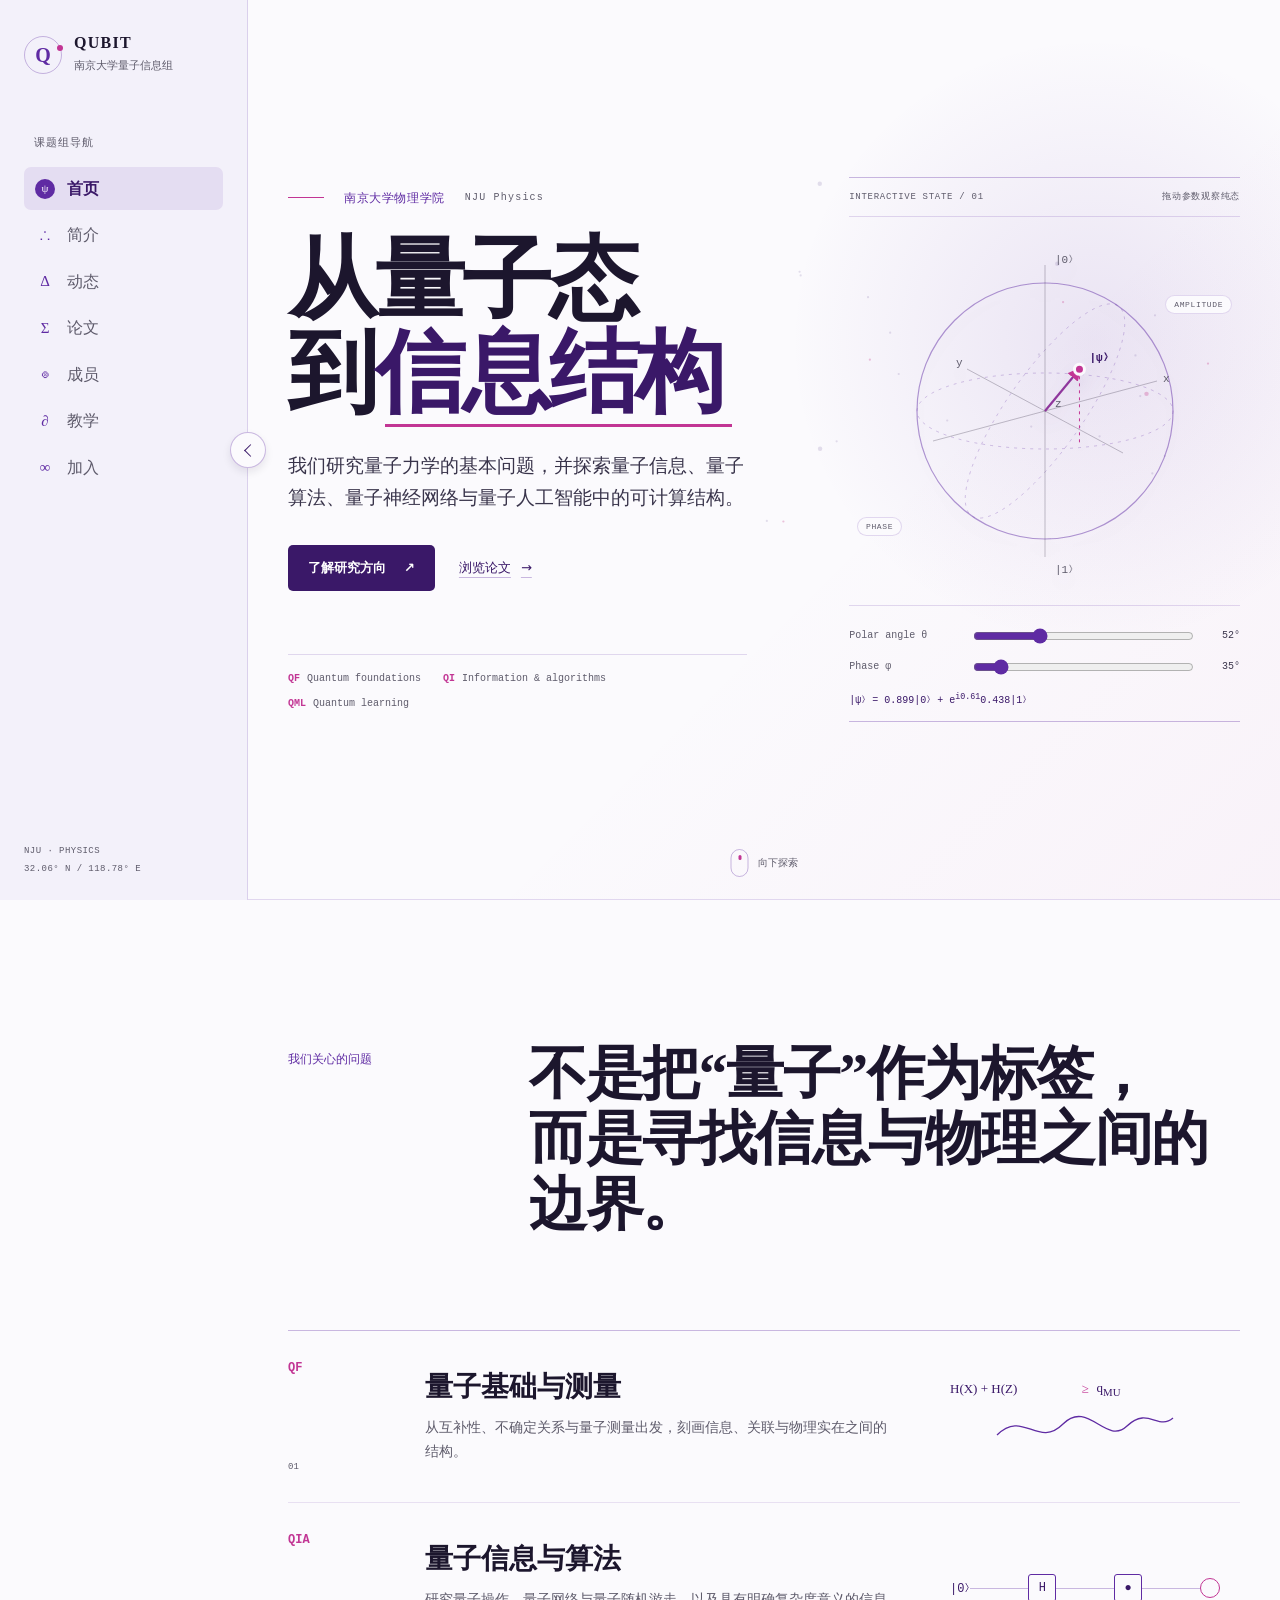
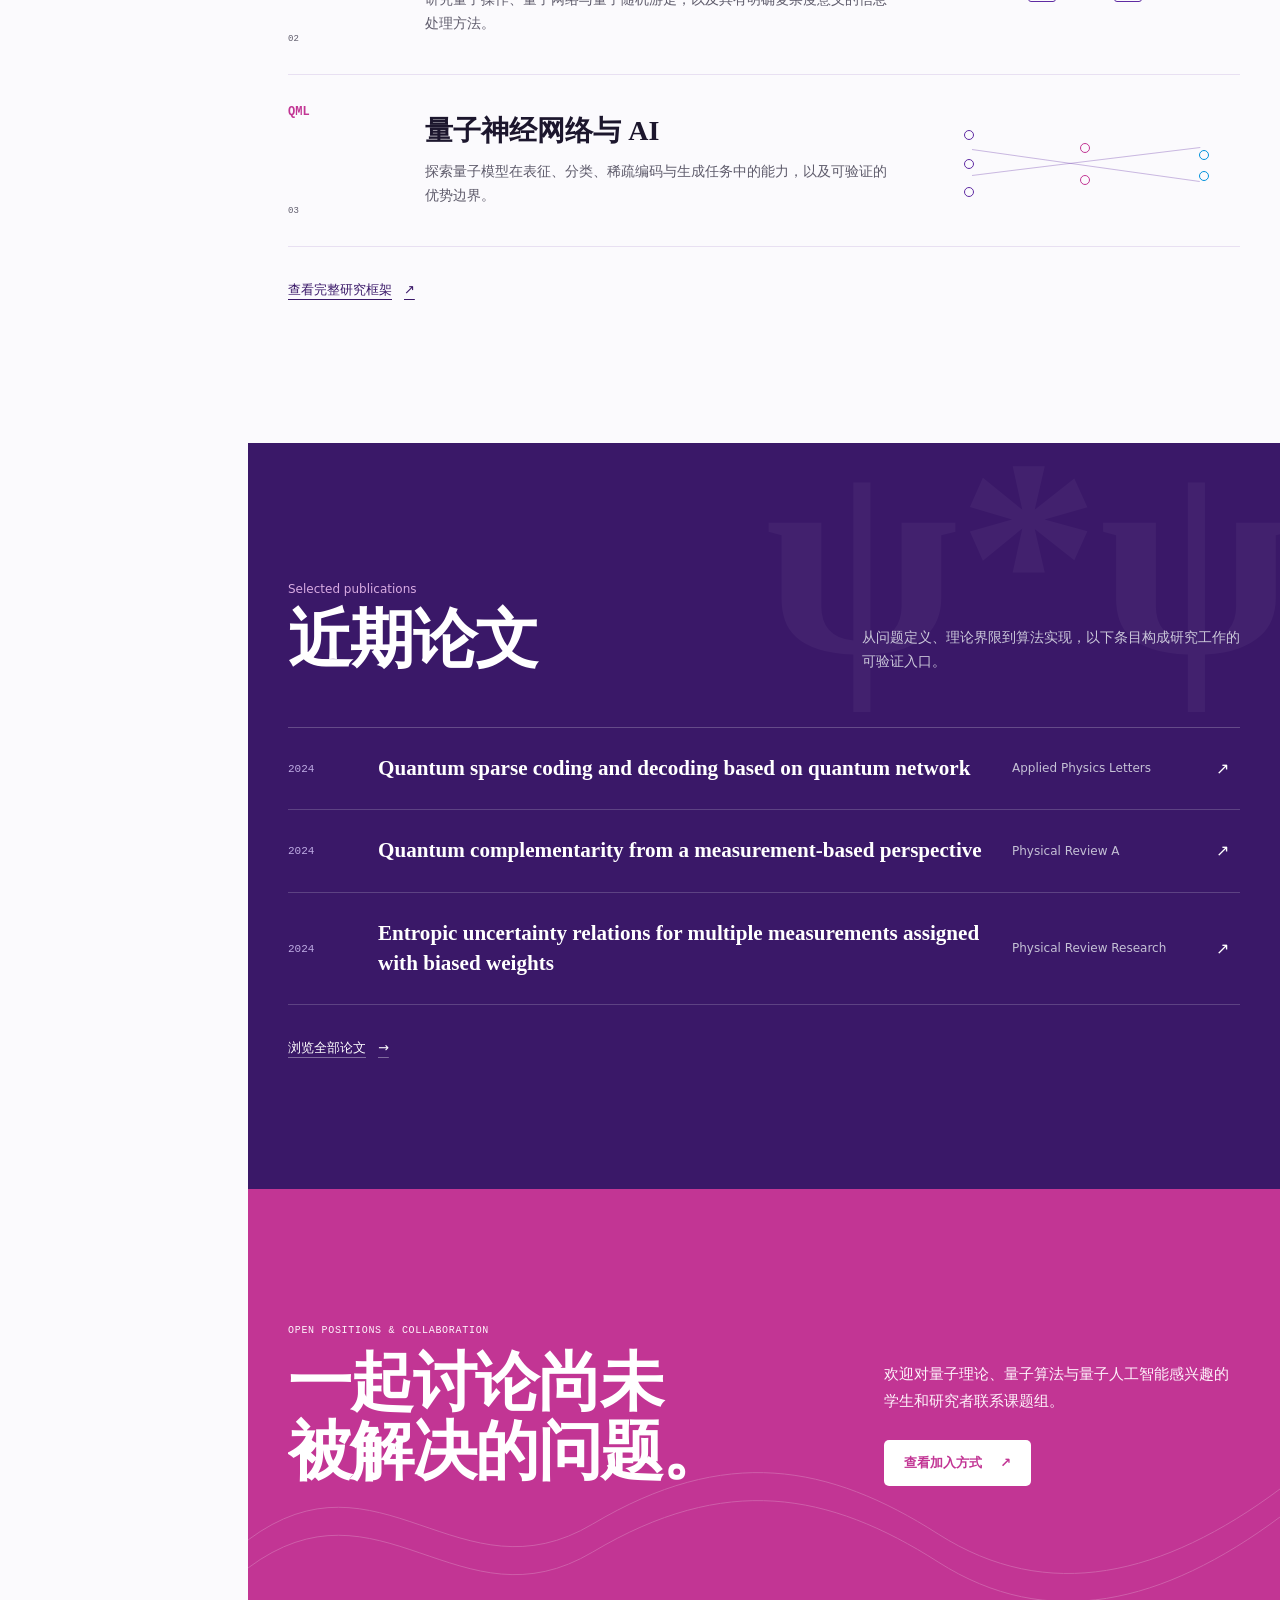
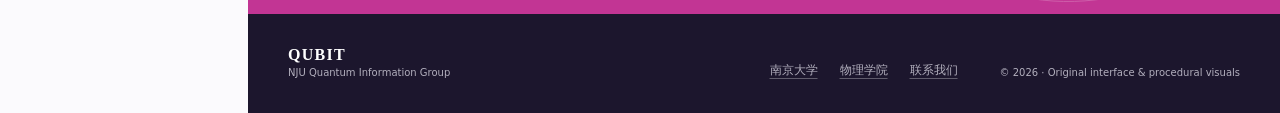
==== index.html @ 15b41d8e "Redesign quantum information group site" ====
<!doctype html>
<html lang="zh-CN">
<head>
  <meta charset="utf-8">
  <meta name="viewport" content="width=device-width, initial-scale=1">
  <meta name="keywords" content="量子计算,量子信息,量子算法,量子人工智能,南京大学">
  <meta name="description" content="南京大学量子信息组：研究量子力学基本问题、量子信息与量子算法、量子神经网络与量子人工智能。">
  <meta name="theme-color" content="#4b2f83">
  <title>南京大学量子信息组 · Quantum Information Group</title>
  <link rel="stylesheet" href="assets/css/site.css">
</head>
<body>
  <a class="skip-link" href="#main">跳至主要内容</a>
  <div class="reading-progress" aria-hidden="true"><span></span></div>

  <header class="site-header">
    <div class="nav-shell">
      <a class="brand" href="index.html" aria-label="南京大学量子信息组首页">
        <span class="brand-sigil" aria-hidden="true"><span>Q</span><i></i></span>
        <span class="brand-copy"><strong>QUBIT</strong><span>南京大学量子信息组</span></span>
      </a>
      <button class="nav-toggle" type="button" aria-label="折叠侧栏" aria-expanded="true"><span></span><span></span><span></span></button>
      <nav class="main-nav" aria-label="主导航">
        <a href="index.html" data-glyph="ψ">首页</a><a href="intro.html" data-glyph="∴">简介</a><a href="news.html" data-glyph="Δ">动态</a><a href="paper.html" data-glyph="Σ">论文</a><a href="membership.html" data-glyph="⊗">成员</a><a href="teaching.html" data-glyph="∂">教学</a><a href="joinus.html" data-glyph="∞">加入</a>
      </nav>
      <div class="nav-foot"><span>NJU · PHYSICS</span><span>32.06° N / 118.78° E</span></div>
    </div>
  </header>

  <main id="main">
    <section class="hero">
      <canvas class="phase-field" id="phase-field" aria-hidden="true"></canvas>
      <div class="container hero-grid">
        <div class="hero-copy" data-reveal="hero">
          <p class="group-line"><span>南京大学物理学院</span><span>NJU Physics</span></p>
          <h1>从量子态<br>到<span>信息结构</span></h1>
          <p class="hero-lead">我们研究量子力学的基本问题，并探索量子信息、量子算法、量子神经网络与量子人工智能中的可计算结构。</p>
          <div class="hero-actions"><a class="button primary" href="intro.html">了解研究方向 <span aria-hidden="true">↗</span></a><a class="text-link" href="paper.html">浏览论文 <span aria-hidden="true">→</span></a></div>
          <div class="hero-index" aria-label="研究领域概览"><span><b>QF</b> Quantum foundations</span><span><b>QI</b> Information &amp; algorithms</span><span><b>QML</b> Quantum learning</span></div>
        </div>

        <figure class="state-lab" data-reveal="state">
          <figcaption><span>INTERACTIVE STATE / 01</span><span>拖动参数观察纯态</span></figcaption>
          <div class="state-visual">
            <svg class="bloch-svg" viewBox="0 0 360 360" role="img" aria-labelledby="bloch-title bloch-desc">
              <title id="bloch-title">单量子比特的 Bloch 球表示</title><desc id="bloch-desc">北极为零态，南极为一态。箭头由极角 theta 与方位角 phi 决定。</desc>
              <defs><marker id="bloch-arrow" viewBox="0 0 10 10" refX="8" refY="5" markerWidth="6" markerHeight="6" orient="auto"><path d="M0 0 10 5 0 10Z"/></marker><linearGradient id="state-gradient" x1="0" y1="0" x2="1" y2="1"><stop stop-color="var(--violet)"/><stop offset="1" stop-color="var(--magenta)"/></linearGradient></defs>
              <g class="bloch-geometry"><circle class="bloch-sphere" cx="180" cy="180" r="128"/><ellipse class="bloch-grid" cx="180" cy="180" rx="128" ry="38"/><ellipse class="bloch-grid meridian" cx="180" cy="180" rx="38" ry="128"/><line class="bloch-axis" x1="180" y1="326" x2="180" y2="34"/><line class="bloch-axis" x1="68" y1="210" x2="292" y2="150"/><line class="bloch-axis" x1="258" y1="222" x2="102" y2="138"/></g>
              <line id="state-projection" class="bloch-projection" x1="180" y1="180" x2="180" y2="180"/><line id="state-vector" class="bloch-vector" x1="180" y1="180" x2="180" y2="80" marker-end="url(#bloch-arrow)"/><circle id="state-point" class="bloch-point" cx="180" cy="80" r="5"/>
              <text class="bloch-label" x="190" y="32">|0⟩</text><text class="bloch-label" x="190" y="342">|1⟩</text><text class="bloch-label" x="298" y="151">x</text><text class="bloch-label" x="91" y="135">y</text><text class="bloch-label" x="190" y="176">z</text><text class="bloch-state-label" id="state-label" x="190" y="74">|ψ⟩</text>
            </svg>
            <span class="phase-chip phase-a">AMPLITUDE</span><span class="phase-chip phase-b">PHASE</span>
          </div>
          <div class="bloch-controls" aria-label="Bloch 球参数"><label><span>Polar angle θ</span><input id="theta-control" type="range" min="0" max="180" value="52"><output id="theta-value">52°</output></label><label><span>Phase φ</span><input id="phi-control" type="range" min="0" max="360" value="35"><output id="phi-value">35°</output></label><code id="state-equation">|ψ⟩ = 0.899|0⟩ + e<sup>i0.61</sup>0.438|1⟩</code></div>
        </figure>
      </div>
      <a class="scroll-cue" href="#research"><span></span>向下探索</a>
    </section>

    <section class="research-section" id="research"><div class="container">
      <header class="section-heading reveal"><p>我们关心的问题</p><h2>不是把“量子”作为标签，<br>而是寻找信息与物理之间的边界。</h2></header>
      <div class="research-list">
        <article class="research-row reveal"><div class="research-code"><span>QF</span><small>01</small></div><div><h3>量子基础与测量</h3><p>从互补性、不确定关系与量子测量出发，刻画信息、关联与物理实在之间的结构。</p></div><div class="equation-viz" aria-hidden="true"><span>H(X) + H(Z)</span><i>≥</i><span>q<sub>MU</sub></span><svg viewBox="0 0 180 46"><path d="M2 29C28 3 43 43 68 18s43 22 64 2 31 5 46-8"/></svg></div></article>
        <article class="research-row reveal"><div class="research-code"><span>QIA</span><small>02</small></div><div><h3>量子信息与算法</h3><p>研究量子操作、量子网络与量子随机游走，以及具有明确复杂度意义的信息处理方法。</p></div><div class="circuit-viz" aria-hidden="true"><span>|0⟩</span><i></i><b>H</b><i></i><b>●</b><i></i><em></em></div></article>
        <article class="research-row reveal"><div class="research-code"><span>QML</span><small>03</small></div><div><h3>量子神经网络与 AI</h3><p>探索量子模型在表征、分类、稀疏编码与生成任务中的能力，以及可验证的优势边界。</p></div><div class="network-viz" aria-hidden="true"><span></span><span></span><span></span><i></i><i></i><b></b><b></b></div></article>
      </div>
      <a class="section-link reveal" href="intro.html">查看完整研究框架 <span>↗</span></a>
    </div></section>

    <section class="publication-section"><div class="container">
      <header class="publication-head reveal"><div><p>Selected publications</p><h2>近期论文</h2></div><p>从问题定义、理论界限到算法实现，以下条目构成研究工作的可验证入口。</p></header>
      <div class="paper-list reveal">
        <a class="paper-row" href="https://pubs.aip.org/aip/apl/article/125/10/104002/3311520" target="_blank" rel="noopener"><span class="paper-year">2024</span><span class="paper-title">Quantum sparse coding and decoding based on quantum network</span><span class="paper-journal">Applied Physics Letters</span><span class="paper-arrow" aria-hidden="true">↗</span></a>
        <a class="paper-row" href="https://journals.aps.org/pra/abstract/10.1103/PhysRevA.109.022235" target="_blank" rel="noopener"><span class="paper-year">2024</span><span class="paper-title">Quantum complementarity from a measurement-based perspective</span><span class="paper-journal">Physical Review A</span><span class="paper-arrow" aria-hidden="true">↗</span></a>
        <a class="paper-row" href="https://journals.aps.org/prresearch/abstract/10.1103/PhysRevResearch.6.013127" target="_blank" rel="noopener"><span class="paper-year">2024</span><span class="paper-title">Entropic uncertainty relations for multiple measurements assigned with biased weights</span><span class="paper-journal">Physical Review Research</span><span class="paper-arrow" aria-hidden="true">↗</span></a>
      </div><a class="section-link light reveal" href="paper.html">浏览全部论文 <span>→</span></a>
    </div></section>

    <section class="join-band"><div class="join-wave" aria-hidden="true"><svg viewBox="0 0 1440 180" preserveAspectRatio="none"><path d="M0 106C183 8 296 169 481 90s329-60 482 10 314 42 477-45"/><path d="M0 134c183-98 296 63 481-16s329-60 482 10 314 42 477-45"/></svg></div><div class="container join-grid reveal"><div><p>OPEN POSITIONS &amp; COLLABORATION</p><h2>一起讨论尚未<br>被解决的问题。</h2></div><div><p>欢迎对量子理论、量子算法与量子人工智能感兴趣的学生和研究者联系课题组。</p><a class="button primary" href="joinus.html">查看加入方式 <span aria-hidden="true">↗</span></a></div></div></section>
  </main>

  <footer class="site-footer"><div class="container footer-grid"><div><strong>QUBIT</strong><span>NJU Quantum Information Group</span></div><div class="footer-links"><a href="https://www.nju.edu.cn" target="_blank" rel="noopener">南京大学</a><a href="https://physics.nju.edu.cn" target="_blank" rel="noopener">物理学院</a><a href="joinus.html">联系我们</a></div><p>© 2026 · Original interface &amp; procedural visuals</p></div></footer>
  <script src="assets/js/site.js" defer></script>
</body>
</html>
---- assets/css/site.css ----
@charset "UTF-8";

:root {
  --ink: oklch(22% .045 295);
  --ink-soft: oklch(34% .04 295);
  --muted: oklch(48% .025 295);
  --paper: oklch(98.8% .004 300);
  --surface: oklch(96.2% .012 300);
  --surface-strong: oklch(91.8% .032 300);
  --violet: oklch(43% .18 298);
  --violet-dark: oklch(31% .13 298);
  --magenta: oklch(57% .2 344);
  --blue: oklch(63% .15 242);
  --white: oklch(99.8% 0 0);
  --line: color-mix(in oklch, var(--violet) 17%, transparent);
  --line-strong: color-mix(in oklch, var(--violet) 32%, transparent);
  --sidebar: 248px;
  --sidebar-mini: 76px;
  --content: 1180px;
  --ease-out: cubic-bezier(.16, 1, .3, 1);
  --ease-smooth: cubic-bezier(.65, 0, .35, 1);
  --z-nav: 30;
  --z-toggle: 40;
}

* { box-sizing: border-box; }
html { scroll-behavior: smooth; }
body {
  margin: 0;
  background: var(--paper);
  color: var(--ink);
  font-family: "PingFang SC", "Noto Sans CJK SC", "Microsoft YaHei", system-ui, sans-serif;
  font-size: 16px;
  line-height: 1.72;
  -webkit-font-smoothing: antialiased;
}
body::selection, ::selection { background: var(--magenta); color: white; }
a { color: inherit; }
img, svg { display: block; max-width: 100%; }
button, input { font: inherit; }
h1, h2, h3 { text-wrap: balance; }
p { text-wrap: pretty; }
:focus-visible { outline: 3px solid var(--blue); outline-offset: 4px; }

.skip-link { position: fixed; top: 12px; left: 12px; z-index: 100; padding: 9px 14px; background: var(--ink); color: white; transform: translateY(-160%); transition: transform .25s var(--ease-out); }
.skip-link:focus { transform: none; }
.reading-progress { position: fixed; inset: 0 0 auto var(--sidebar); z-index: 50; height: 2px; pointer-events: none; transition: left .65s var(--ease-smooth); }
.reading-progress span { display: block; width: 100%; height: 100%; background: var(--magenta); transform: scaleX(0); transform-origin: left; }
.container { width: min(var(--content), calc(100% - 80px)); margin-inline: auto; }

/* Sidebar */
.site-header {
  position: fixed; inset: 0 auto 0 0; z-index: var(--z-nav); width: var(--sidebar); height: 100dvh;
  background: var(--surface); border-right: 1px solid var(--line); transition: width .65s var(--ease-smooth), background .35s var(--ease-out);
}
.nav-shell { height: 100%; padding: 34px 24px 24px; display: flex; flex-direction: column; align-items: stretch; }
.brand { display: flex; align-items: center; gap: 12px; min-height: 42px; text-decoration: none; }
.brand-sigil { position: relative; width: 38px; height: 38px; flex: 0 0 auto; display: grid; place-items: center; border: 1px solid var(--line-strong); border-radius: 50%; color: var(--violet); font: 700 20px/1 Georgia, serif; transition: color .35s var(--ease-out), border-color .35s var(--ease-out), transform .5s var(--ease-out); }
.brand-sigil i { position: absolute; right: -2px; top: 8px; width: 6px; height: 6px; border-radius: 50%; background: var(--magenta); }
.brand:hover .brand-sigil { color: var(--magenta); border-color: var(--magenta); transform: rotate(-8deg); }
.brand-copy { min-width: 148px; opacity: 1; transform: translateX(0); transition: opacity .3s var(--ease-out), transform .5s var(--ease-out); }
.brand-copy strong { display: block; color: var(--ink); font: 700 16px/1.1 Georgia, serif; letter-spacing: .08em; }
.brand-copy > span { display: block; margin-top: 5px; color: var(--muted); font-size: 11px; white-space: nowrap; }

.nav-toggle {
  position: fixed; z-index: var(--z-toggle); left: calc(var(--sidebar) - 18px); top: 50%; width: 36px; height: 36px; padding: 0;
  display: grid; place-items: center; border: 1px solid var(--line-strong); border-radius: 50%; background: var(--paper); color: var(--violet-dark); cursor: pointer;
  box-shadow: 0 4px 8px oklch(20% .05 295 / .09);
  transform: translateY(-50%); transition: left .65s var(--ease-smooth), color .3s var(--ease-out), background .3s var(--ease-out), border-color .3s var(--ease-out), box-shadow .3s var(--ease-out), scale .3s var(--ease-out);
}
.nav-toggle span { display: none; }
.nav-toggle::before { content: ""; width: 8px; height: 8px; border-top: 1.5px solid currentColor; border-right: 1.5px solid currentColor; transform: translateX(2px) rotate(225deg); transition: transform .55s var(--ease-smooth); }
.nav-toggle:hover { color: white; background: var(--violet); border-color: var(--violet); box-shadow: 0 6px 8px oklch(25% .12 298 / .16); scale: 1.08; }
.nav-toggle:active { scale: .95; }

.main-nav { display: flex; flex-direction: column; gap: 3px; margin-top: 58px; }
.main-nav::before { content: "课题组导航"; margin: 0 10px 11px; color: var(--muted); font-size: 11px; letter-spacing: .08em; white-space: nowrap; transition: opacity .25s var(--ease-out); }
.main-nav a { position: relative; min-height: 43px; display: flex; align-items: center; gap: 12px; padding: 8px 11px; border-radius: 7px; color: var(--muted); text-decoration: none; overflow: hidden; transition: color .3s var(--ease-out), background .35s var(--ease-out), transform .4s var(--ease-out); }
.main-nav a::before { content: attr(data-glyph); width: 20px; flex: 0 0 20px; color: var(--violet); font: 15px/1 Georgia, serif; text-align: center; transition: transform .45s var(--ease-out), color .3s var(--ease-out); }
.main-nav a::after { content: ""; position: absolute; inset: auto 10px 5px 43px; height: 1px; background: var(--magenta); transform: scaleX(0); transform-origin: right; transition: transform .45s var(--ease-out); }
.main-nav a:hover { color: var(--ink); background: color-mix(in oklch, var(--violet) 6%, transparent); transform: translateX(3px); }
.main-nav a:hover::before { color: var(--magenta); transform: rotate(12deg) scale(1.12); }
.main-nav a:hover::after { transform: scaleX(1); transform-origin: left; }
.main-nav a.active { color: var(--violet-dark); background: color-mix(in oklch, var(--violet) 10%, transparent); font-weight: 650; }
.main-nav a.active::before { color: white; background: var(--violet); width: 20px; height: 20px; display: grid; place-items: center; border-radius: 50%; font-size: 11px; }
.nav-label { white-space: nowrap; opacity: 1; transform: translateX(0); transition: opacity .25s var(--ease-out), transform .5s var(--ease-out); }
.nav-foot { margin-top: auto; display: grid; gap: 4px; color: var(--muted); font: 9px/1.5 ui-monospace, SFMono-Regular, Consolas, monospace; letter-spacing: .05em; white-space: nowrap; overflow: hidden; transition: opacity .25s var(--ease-out); }

body.sidebar-collapsed .site-header { width: var(--sidebar-mini); }
body.sidebar-collapsed .nav-toggle { left: calc(var(--sidebar-mini) - 18px); }
body.sidebar-collapsed .nav-toggle::before { transform: translateX(-2px) rotate(45deg); }
body.sidebar-collapsed .nav-shell { padding-inline: 18px; }
body.sidebar-collapsed .brand-copy, body.sidebar-collapsed .nav-label { opacity: 0; transform: translateX(-14px); pointer-events: none; }
body.sidebar-collapsed .main-nav::before, body.sidebar-collapsed .nav-foot { opacity: 0; }
body.sidebar-collapsed .main-nav a { gap: 0; padding-inline: 10px; }
body.sidebar-collapsed .main-nav a::after { display: none; }
body.sidebar-collapsed .main-nav a:hover { transform: translateX(0) scale(1.05); }
body.sidebar-collapsed main, body.sidebar-collapsed .site-footer { margin-left: var(--sidebar-mini); }
body.sidebar-collapsed .reading-progress { left: var(--sidebar-mini); }

main, .site-footer { margin-left: var(--sidebar); transition: margin-left .65s var(--ease-smooth); }

/* Home hero */
.hero { position: relative; min-height: 100svh; display: flex; align-items: center; overflow: hidden; border-bottom: 1px solid var(--line); isolation: isolate; }
.hero::before { content: ""; position: absolute; inset: 0; z-index: -2; background: radial-gradient(circle at 82% 38%, color-mix(in oklch, var(--violet) 11%, transparent), transparent 30%), linear-gradient(135deg, transparent 58%, color-mix(in oklch, var(--magenta) 4%, transparent)); }
.phase-field { position: absolute; inset: 0; z-index: -1; width: 100%; height: 100%; opacity: .7; pointer-events: none; }
.hero-grid { padding-block: clamp(72px, 9vw, 120px); display: grid; grid-template-columns: minmax(0, 1.08fr) minmax(390px, .92fr); gap: clamp(48px, 8vw, 112px); align-items: center; }
.hero-copy { max-width: 680px; }
.group-line { display: flex; gap: 20px; align-items: center; margin: 0 0 25px; color: var(--violet); font-size: 12px; letter-spacing: .05em; }
.group-line::before { content: ""; width: 36px; height: 1px; background: var(--magenta); }
.group-line span + span { color: var(--muted); font: 10px ui-monospace, SFMono-Regular, Consolas, monospace; letter-spacing: .12em; }
.hero h1 { margin: 0; font-family: "Songti SC", "STSong", Georgia, serif; font-size: clamp(3.6rem, 7vw, 6rem); line-height: 1.04; letter-spacing: -.035em; }
.hero h1 > span { position: relative; color: var(--violet-dark); }
.hero h1 > span::after { content: ""; position: absolute; left: 3%; right: -3%; bottom: -.05em; height: 3px; background: var(--magenta); transform: scaleX(0); transform-origin: left; animation: title-line 1s .85s var(--ease-out) forwards; }
@keyframes title-line { to { transform: scaleX(1); } }
.hero-lead { max-width: 620px; margin: 29px 0 0; color: var(--ink-soft); font-size: clamp(1rem, 1.5vw, 1.18rem); }
.hero-actions { display: flex; align-items: center; flex-wrap: wrap; gap: 24px; margin-top: 32px; }
.button { min-height: 46px; display: inline-flex; align-items: center; justify-content: center; gap: 18px; padding: 0 20px; border-radius: 5px; font-size: 13px; font-weight: 650; text-decoration: none; transition: color .3s var(--ease-out), background .3s var(--ease-out), transform .35s var(--ease-out); }
.button span, .text-link span, .section-link span { transition: transform .35s var(--ease-out); }
.button.primary { background: var(--violet-dark); color: white; }
.button.secondary { border: 1px solid var(--line-strong); color: var(--violet-dark); background: transparent; }
.button.secondary:hover { color: white; background: var(--violet); border-color: var(--violet); transform: translateY(-2px); }
.button.primary:hover { background: var(--magenta); transform: translateY(-2px); }
.button:hover span, .text-link:hover span, .section-link:hover span { transform: translate(3px, -2px); }
.text-link { display: inline-flex; gap: 10px; align-items: center; color: var(--violet-dark); font-size: 13px; text-underline-offset: 5px; text-decoration-color: var(--line-strong); transition: color .3s var(--ease-out); }
.text-link:hover { color: var(--magenta); }
.hero-index { margin-top: clamp(45px, 7vh, 74px); padding-top: 16px; display: flex; flex-wrap: wrap; gap: 10px 22px; border-top: 1px solid var(--line); color: var(--muted); font: 10px/1.5 ui-monospace, SFMono-Regular, Consolas, monospace; }
.hero-index span { display: flex; gap: 7px; }
.hero-index b { color: var(--magenta); }

.state-lab { position: relative; margin: 0; border-top: 1px solid var(--line-strong); border-bottom: 1px solid var(--line-strong); }
.state-lab figcaption { min-height: 38px; display: flex; justify-content: space-between; align-items: center; gap: 16px; color: var(--muted); font: 9px/1.4 ui-monospace, SFMono-Regular, Consolas, monospace; letter-spacing: .08em; }
.state-visual { position: relative; min-height: 390px; display: grid; place-items: center; border-block: 1px solid var(--line); }
.bloch-svg { width: min(360px, 95%); overflow: visible; filter: drop-shadow(0 10px 8px oklch(36% .15 298 / .08)); transition: transform .6s var(--ease-out); }
.state-lab:hover .bloch-svg { transform: scale(1.015); }
.bloch-geometry { transform-origin: 180px 180px; animation: geometry-drift 18s ease-in-out infinite alternate; }
@keyframes geometry-drift { to { transform: rotate(5deg); } }
.bloch-sphere, .bloch-grid, .bloch-axis, .bloch-projection, .bloch-vector { fill: none; vector-effect: non-scaling-stroke; }
.bloch-sphere { stroke: color-mix(in oklch, var(--violet) 48%, transparent); stroke-width: 1.2; }
.bloch-grid { stroke: color-mix(in oklch, var(--violet) 25%, transparent); stroke-width: 1; stroke-dasharray: 3 5; }
.bloch-grid.meridian { transform: rotate(35deg); transform-origin: 180px 180px; }
.bloch-axis { stroke: color-mix(in oklch, var(--ink) 32%, transparent); stroke-width: .8; }
.bloch-projection { stroke: var(--magenta); stroke-width: 1; stroke-dasharray: 3 4; }
.bloch-vector { stroke: url(#state-gradient); stroke-width: 2.2; transition: x2 .12s linear, y2 .12s linear; }
#bloch-arrow path { fill: var(--magenta); }
.bloch-point { fill: var(--magenta); stroke: var(--paper); stroke-width: 3; animation: point-pulse 2.5s ease-in-out infinite; }
@keyframes point-pulse { 50% { r: 6.5px; } }
.bloch-label, .bloch-state-label { fill: var(--muted); font: 11px ui-monospace, SFMono-Regular, Consolas, monospace; }
.bloch-state-label { fill: var(--violet-dark); font-weight: 700; }
.phase-chip { position: absolute; padding: 4px 8px; border: 1px solid var(--line); border-radius: 999px; color: var(--muted); background: var(--paper); font: 8px ui-monospace, monospace; letter-spacing: .08em; animation: chip-float 6s ease-in-out infinite; }
.phase-a { top: 20%; right: 2%; }.phase-b { bottom: 18%; left: 2%; animation-delay: -3s; }
@keyframes chip-float { 50% { transform: translateY(-7px); } }
.bloch-controls { padding: 14px 0 12px; }
.bloch-controls label { min-height: 31px; display: grid; grid-template-columns: 112px 1fr 38px; gap: 10px; align-items: center; color: var(--muted); font: 10px ui-monospace, SFMono-Regular, Consolas, monospace; }
.bloch-controls input[type="range"] { width: 100%; height: 16px; accent-color: var(--violet); cursor: ew-resize; }
.bloch-controls output { text-align: right; color: var(--ink-soft); }
.bloch-controls code { display: block; margin-top: 9px; color: var(--violet-dark); font: 10px/1.5 ui-monospace, SFMono-Regular, Consolas, monospace; white-space: nowrap; }
.scroll-cue { position: absolute; left: 50%; bottom: 22px; display: flex; align-items: center; gap: 9px; color: var(--muted); font-size: 10px; text-decoration: none; transform: translateX(-50%); }
.scroll-cue span { width: 18px; height: 28px; border: 1px solid var(--line-strong); border-radius: 999px; }
.scroll-cue span::after { content: ""; display: block; width: 3px; height: 5px; margin: 5px auto; border-radius: 2px; background: var(--magenta); animation: scroll-drop 1.8s var(--ease-out) infinite; }
@keyframes scroll-drop { 70% { transform: translateY(10px); opacity: 0; } 71% { transform: translateY(0); opacity: 0; } }

/* Research */
.research-section { padding: clamp(88px, 11vw, 150px) 0; }
.section-heading { display: grid; grid-template-columns: .42fr 1.58fr; gap: 52px; align-items: start; margin-bottom: clamp(54px, 8vw, 92px); }
.section-heading > p, .publication-head > div > p, .join-grid > div > p { margin: 8px 0 0; color: var(--violet); font-size: 12px; }
.section-heading h2 { max-width: 820px; margin: 0; font: 700 clamp(2.2rem, 4.5vw, 4.4rem)/1.14 "Songti SC", "STSong", Georgia, serif; letter-spacing: -.025em; }
.research-list { border-top: 1px solid var(--line-strong); }
.research-row { position: relative; display: grid; grid-template-columns: 86px minmax(280px, 1fr) 270px; gap: clamp(24px, 4vw, 58px); align-items: center; min-height: 172px; padding: 30px 20px 30px 0; border-bottom: 1px solid var(--line); overflow: hidden; }
.research-row::before { content: ""; position: absolute; inset: 0; z-index: -1; background: var(--surface); transform: scaleY(0); transform-origin: bottom; transition: transform .55s var(--ease-out); }
.research-row:hover::before { transform: scaleY(1); transform-origin: top; }
.research-row > * { transition: transform .5s var(--ease-out); }
.research-row:hover > * { transform: translateX(8px); }
.research-code { align-self: stretch; display: flex; flex-direction: column; justify-content: space-between; color: var(--magenta); font: 700 12px ui-monospace, monospace; }
.research-code small { color: var(--muted); font-size: 9px; font-weight: 400; }
.research-row h3 { margin: 0 0 10px; font: 700 clamp(1.3rem, 2.2vw, 1.75rem)/1.3 "Songti SC", "STSong", serif; }
.research-row p { max-width: 62ch; margin: 0; color: var(--muted); font-size: 14px; }
.equation-viz { display: grid; grid-template-columns: 1fr auto 1fr; gap: 8px; align-items: center; color: var(--violet-dark); font: 13px Georgia, serif; }
.equation-viz i { color: var(--magenta); font-style: normal; }.equation-viz svg { grid-column: 1/-1; width: 100%; height: 46px; }
.equation-viz path { fill: none; stroke: var(--violet); stroke-width: 1.3; stroke-dasharray: 260; animation: wave-line 6s linear infinite; }
@keyframes wave-line { to { stroke-dashoffset: -520; } }
.circuit-viz { display: flex; align-items: center; color: var(--violet-dark); font: 12px ui-monospace, monospace; }
.circuit-viz i { flex: 1; height: 1px; background: var(--line-strong); }.circuit-viz b { width: 28px; height: 28px; display: grid; place-items: center; border: 1px solid var(--violet); border-radius: 3px; font-weight: 500; transition: color .3s, background .3s; }
.research-row:hover .circuit-viz b { background: var(--violet); color: white; }.circuit-viz em { width: 20px; height: 20px; border: 1px solid var(--magenta); border-radius: 50%; }
.network-viz { position: relative; height: 84px; }
.network-viz span, .network-viz i, .network-viz b { position: absolute; width: 10px; height: 10px; border: 1px solid var(--violet); border-radius: 50%; background: var(--paper); }
.network-viz span:nth-child(1){left:5%;top:14%}.network-viz span:nth-child(2){left:5%;top:48%}.network-viz span:nth-child(3){left:5%;top:82%}.network-viz i:nth-of-type(1){left:48%;top:30%;border-color:var(--magenta)}.network-viz i:nth-of-type(2){left:48%;top:68%;border-color:var(--magenta)}.network-viz b:nth-of-type(1){right:4%;top:38%;border-color:var(--blue)}.network-viz b:nth-of-type(2){right:4%;top:63%;border-color:var(--blue)}
.network-viz::before, .network-viz::after { content: ""; position: absolute; left: 8%; right: 7%; height: 1px; background: var(--line-strong); transform-origin: left; transition: transform .7s var(--ease-out); }.network-viz::before { top: 37%; transform: rotate(8deg); }.network-viz::after { top: 67%; transform: rotate(-7deg); }.research-row:hover .network-viz::before { transform: rotate(-6deg); }.research-row:hover .network-viz::after { transform: rotate(7deg); }
.section-link { display: inline-flex; align-items: center; gap: 12px; margin-top: 32px; color: var(--violet-dark); font-size: 13px; text-underline-offset: 5px; transition: color .3s var(--ease-out); }.section-link:hover { color: var(--magenta); }

/* Publications */
.publication-section { position: relative; padding: clamp(82px, 10vw, 132px) 0; background: var(--violet-dark); color: white; overflow: hidden; }
.publication-section::before { content: "ψ*ψ"; position: absolute; right: -1vw; top: -2vw; color: oklch(100% 0 0 / .04); font: 700 clamp(8rem, 22vw, 20rem)/1 Georgia, serif; pointer-events: none; }
.publication-head { position: relative; display: grid; grid-template-columns: 1fr .75fr; gap: 70px; align-items: end; margin-bottom: 54px; }
.publication-head > div > p { color: oklch(80% .09 320); }
.publication-head h2 { margin: 6px 0 0; font: 700 clamp(2.5rem, 5vw, 4.7rem)/1.05 "Songti SC", "STSong", serif; letter-spacing: -.025em; }
.publication-head > p { max-width: 50ch; margin: 0; color: oklch(84% .025 295); font-size: 14px; }
.paper-list { position: relative; border-top: 1px solid oklch(100% 0 0 / .22); }
.paper-row { display: grid; grid-template-columns: 66px minmax(0, 1fr) 180px 24px; gap: 24px; align-items: center; padding: 26px 0; border-bottom: 1px solid oklch(100% 0 0 / .18); text-decoration: none; transition: color .35s var(--ease-out), padding .5s var(--ease-out), background .35s var(--ease-out); }
.paper-row:hover { padding-left: 14px; padding-right: 10px; color: oklch(86% .15 344); background: oklch(100% 0 0 / .035); }
.paper-year { color: oklch(78% .08 300); font: 11px ui-monospace, monospace; }.paper-title { font: 700 clamp(1.03rem, 1.65vw, 1.34rem)/1.4 Georgia, "Times New Roman", serif; }.paper-journal { color: oklch(82% .03 295); font-size: 12px; }.paper-arrow { transition: transform .35s var(--ease-out); }.paper-row:hover .paper-arrow { transform: translate(3px,-3px); }
.section-link.light { color: white; text-decoration-color: oklch(100% 0 0 / .35); }

/* Join/footer */
.join-band { position: relative; padding: clamp(80px, 10vw, 130px) 0; background: var(--magenta); color: white; overflow: hidden; }
.join-wave { position: absolute; inset: auto 0 0; opacity: .2; }.join-wave svg { width: 100%; height: 180px; }.join-wave path { fill: none; stroke: white; stroke-width: 1; vector-effect: non-scaling-stroke; stroke-dasharray: 1700; animation: wave-line 16s linear infinite; }.join-wave path + path { animation-duration: 20s; animation-direction: reverse; }
.join-grid { position: relative; display: grid; grid-template-columns: 1.15fr .85fr; gap: clamp(48px, 9vw, 130px); align-items: end; }
.join-grid > div > p { color: oklch(98% .02 345); font: 10px ui-monospace, monospace; letter-spacing: .07em; }
.join-grid h2 { margin: 12px 0 0; font: 700 clamp(2.5rem, 5vw, 4.8rem)/1.08 "Songti SC", "STSong", serif; letter-spacing: -.025em; }.join-grid > div:last-child > p { max-width: 52ch; margin: 0 0 26px; font: 15px/1.8 "PingFang SC", sans-serif; letter-spacing: 0; }.join-band .button.primary { background: white; color: var(--magenta); }.join-band .button.primary:hover { background: var(--ink); color: white; }
.site-footer { padding: 32px 0; background: var(--ink); color: oklch(76% .02 295); }.footer-grid { display: grid; grid-template-columns: 1fr auto auto; gap: 42px; align-items: end; }.footer-grid > div:first-child { display: grid; }.footer-grid strong { color: white; font: 700 16px Georgia, serif; letter-spacing: .08em; }.footer-grid span, .footer-grid p { margin: 0; font-size: 10px; }.footer-links { display: flex; flex-wrap: wrap; gap: 22px; }.footer-links a { font-size: 12px; text-decoration-color: oklch(100% 0 0 / .3); text-underline-offset: 4px; transition: color .25s; }.footer-links a:hover { color: white; }
.footer-title { color: white; font: 700 15px "Songti SC", "STSong", serif; }.footer-meta { color: oklch(70% .02 295); font-size: 10px; text-align: right; }

/* Inner pages */
.page-hero { position: relative; padding: clamp(76px, 9vw, 116px) 0 64px; background: var(--surface); border-bottom: 1px solid var(--line); overflow: hidden; }.page-hero::after { content: attr(data-symbol); position: absolute; right: 5vw; top: 50%; color: color-mix(in oklch, var(--violet) 7%, transparent); font: 700 clamp(8rem, 20vw, 18rem)/1 Georgia, serif; transform: translateY(-50%) rotate(-5deg); transition: transform 1s var(--ease-out); }.page-hero:hover::after { transform: translateY(-50%) rotate(2deg); }
.breadcrumbs { position: relative; z-index: 1; margin: 0 0 26px; color: var(--muted); font-size: 12px; }.breadcrumbs a { text-underline-offset: 4px; }.page-hero h1 { position: relative; z-index: 1; max-width: 14ch; margin: 0; font: 700 clamp(3rem, 6vw, 5.5rem)/1.05 "Songti SC", "STSong", serif; letter-spacing: -.03em; }.page-lead { position: relative; z-index: 1; max-width: 66ch; margin: 23px 0 0; color: var(--ink-soft); font-size: 1.06rem; }
.section { padding: clamp(68px, 9vw, 112px) 0; }.content-grid { display: grid; grid-template-columns: minmax(0,1fr) 184px; gap: clamp(48px, 7vw, 90px); align-items: start; }.content-grid > .side-index { grid-column: 2; grid-row: 1; }.content-grid > :not(.side-index) { grid-column: 1; grid-row: 1; }.side-index { position: sticky; top: 34px; align-self: start; }.side-index::before { content: "本页内容"; display: block; padding: 0 4px 10px; color: var(--ink); font-size: 12px; font-weight: 650; }.side-index a { display: flex; justify-content: space-between; padding: 9px 4px; color: var(--muted); font-size: 12px; text-decoration: none; transition: color .25s, transform .35s var(--ease-out); }.side-index a:hover { color: var(--magenta); transform: translateX(4px); }
.prose { max-width: 72ch; }.prose > div { scroll-margin-top: 50px; }.prose h2 { margin: 0 0 20px; font: 700 clamp(2rem, 4vw, 3.2rem)/1.14 "Songti SC", "STSong", serif; }.prose h3 { margin: 48px 0 14px; font: 700 1.4rem/1.35 "Songti SC", "STSong", serif; }.prose p { color: var(--ink-soft); }.statement { margin: 40px 0; padding: 28px 0; border-block: 1px solid var(--line); color: var(--violet-dark)!important; font: 700 clamp(1.35rem, 2.6vw, 2rem)/1.5 "Songti SC", "STSong", serif; }
.topic-list, .timeline, .resource-list { border-top: 1px solid var(--line-strong); }.topic { display: grid; grid-template-columns: 56px 1fr; gap: 24px; padding: 24px 0; border-bottom: 1px solid var(--line); transition: padding .4s var(--ease-out), background .3s; }.topic:hover { padding-left: 10px; background: var(--surface); }.topic b { color: var(--magenta); font: 600 11px ui-monospace, monospace; }.topic h3 { margin: 0 0 7px; font-size: 1.25rem; }.topic p { margin: 0; font-size: 14px; }
.timeline-item { display: grid; grid-template-columns: 118px 1fr 18px; gap: 34px; padding: 29px 6px 29px 0; border-bottom: 1px solid var(--line); transition: padding .45s var(--ease-out), background .3s; }.timeline-item::after { content: "↗"; color: var(--line-strong); transition: color .3s, transform .35s var(--ease-out); }.timeline-item:hover { padding-left: 12px; background: var(--surface); }.timeline-item:hover::after { color: var(--magenta); transform: translate(2px,-2px); }.timeline-date { color: var(--magenta); font: 11px ui-monospace, monospace; }.timeline-item h2 { margin: 0 0 9px; font: 700 1.35rem/1.4 "Songti SC", "STSong", serif; }.timeline-item p { max-width: 68ch; margin: 0; color: var(--muted); font-size: 14px; }
.publications { padding-top: 68px; }.year-block { scroll-margin-top: 50px; margin-bottom: 72px; }.year-heading { display: flex; gap: 16px; align-items: baseline; margin: 0 0 24px; color: var(--violet); font: 700 clamp(2.7rem, 5vw, 4.6rem)/1 Georgia, serif; }.year-heading small { color: var(--muted); font: 10px ui-monospace, monospace; }.publication { position: relative; padding: 24px 58px 24px 0; border-top: 1px solid var(--line); transition: padding .4s var(--ease-out), background .3s; }.publication:last-child { border-bottom: 1px solid var(--line); }.publication:hover { padding-left: 10px; background: var(--surface); }.publication h3 { margin: 0 0 8px; font: 700 clamp(1.05rem, 1.8vw, 1.35rem)/1.4 Georgia, serif; }.publication .authors { margin: 0 0 6px; color: var(--ink-soft); font-size: 13px; }.publication .venue { color: var(--violet); font-size: 12px; }.publication .date { margin-left: 12px; color: var(--muted); font: 10px ui-monospace, monospace; }.publication > a { position: absolute; right: 5px; top: 26px; width: 34px; height: 34px; display: grid; place-items: center; border: 1px solid var(--line-strong); border-radius: 50%; color: var(--violet); text-decoration: none; transition: color .3s, background .3s, transform .45s var(--ease-out); }.publication > a:hover { color: white; background: var(--violet); transform: rotate(45deg) scale(1.06); }
.section-head { display: grid; grid-template-columns: .4fr 1.6fr; gap: 40px; margin-bottom: 42px; }.section-kicker { margin: 8px 0 0; color: var(--violet); font: 11px ui-monospace, monospace; }.section-title { max-width: 22ch; margin: 0; font: 700 clamp(2rem, 4vw, 3.4rem)/1.13 "Songti SC", "STSong", serif; letter-spacing: -.02em; }.section-intro { max-width: 68ch; margin: 15px 0 0; color: var(--muted); }
.people-grid { display: grid; grid-template-columns: repeat(2,1fr); border-top: 1px solid var(--line-strong); }.person { min-height: 200px; padding: 30px; border-bottom: 1px solid var(--line); transition: background .35s, transform .45s var(--ease-out); }.person:nth-child(odd) { border-right: 1px solid var(--line); }.person:hover { background: var(--surface); transform: translateY(-3px); }.person-role { color: var(--magenta); font: 10px ui-monospace, monospace; }.person h2 { margin: 28px 0 8px; font: 700 1.6rem "Songti SC", "STSong", serif; }.person p { margin: 0; color: var(--muted); font-size: 14px; }.placeholder-note { grid-column: 1/-1; margin: 0; padding: 26px 0; color: var(--muted); font-size: 13px; border-bottom: 1px solid var(--line); }
.resource-row { display: grid; grid-template-columns: 64px 1fr auto; gap: 24px; align-items: center; padding: 23px 0; border-bottom: 1px solid var(--line); transition: padding .4s var(--ease-out), background .3s; }.resource-row:hover { padding-left: 10px; background: var(--surface); }.resource-type { color: var(--magenta); font: 10px ui-monospace, monospace; }.resource-row h3 { margin: 0 0 5px; font: 700 1.2rem "Songti SC", "STSong", serif; }.resource-row p { margin: 0; color: var(--muted); font-size: 13px; }.status { padding: 3px 9px; border: 1px solid var(--line); border-radius: 999px; color: var(--muted); font-size: 10px; }
.contact-panel { display: grid; grid-template-columns: 1.05fr .95fr; border-block: 1px solid var(--line-strong); }.contact-panel > div { padding: clamp(28px, 5vw, 58px); }.contact-panel > div + div { border-left: 1px solid var(--line); background: var(--surface); }.contact-panel h2 { margin: 0 0 26px; font: 700 clamp(2rem, 4vw, 3.2rem)/1.13 "Songti SC", "STSong", serif; }.contact-panel p { color: var(--muted); }.position-list, .contact-list { margin: 0; padding: 0; list-style: none; }.position-list { counter-reset: pos; }.position-list li { counter-increment: pos; padding: 16px 0; border-top: 1px solid var(--line); }.position-list li::before { content: "0" counter(pos); display: block; color: var(--magenta); font: 9px ui-monospace, monospace; }.contact-list { margin-top: 28px; }.contact-list li { padding: 14px 0; border-top: 1px solid var(--line); }.contact-list strong { display: block; color: var(--ink); font-size: 12px; }.contact-list span { color: var(--muted); font-size: 13px; }

/* Motion */
.reveal { opacity: 1; transform: none; clip-path: inset(0); transition: opacity .75s var(--ease-out), transform .75s var(--ease-out), clip-path .85s var(--ease-out), filter .75s var(--ease-out); }
.js .reveal:not(.is-visible) { opacity: .01; transform: translateY(24px); clip-path: inset(0 0 18% 0); filter: blur(3px); }
[data-reveal="hero"] { animation: hero-enter .9s .08s var(--ease-out) both; }[data-reveal="state"] { animation: state-enter 1.1s .2s var(--ease-out) both; }
@keyframes hero-enter { from { opacity: 0; transform: translateY(22px); } } @keyframes state-enter { from { opacity: 0; transform: translateX(28px); clip-path: inset(0 0 0 20%); } }

@media (max-width: 1080px) {
  .hero-grid { grid-template-columns: 1fr 350px; gap: 42px; }.research-row { grid-template-columns: 68px 1fr 220px; }.content-grid { grid-template-columns: 1fr; }.content-grid > .side-index { display: none; }.content-grid > :not(.side-index) { grid-column: 1; }
}

@media (max-width: 820px) {
  :root { --topbar: 68px; }
  .site-header, body.sidebar-collapsed .site-header { inset: 0 0 auto; width: 100%; height: var(--topbar); border-right: 0; border-bottom: 1px solid var(--line); }
  .nav-shell, body.sidebar-collapsed .nav-shell { padding: 0 20px; flex-direction: row; align-items: center; justify-content: space-between; }
  .brand-copy, body.sidebar-collapsed .brand-copy { opacity: 1; transform: none; pointer-events: auto; }.nav-foot { display: none; }
  .nav-toggle, body.sidebar-collapsed .nav-toggle { position: static; width: 40px; height: 40px; transform: none; box-shadow: none; }
  .nav-toggle::before { display: none; }.nav-toggle span { display: block; position: absolute; width: 19px; height: 1.5px; background: currentColor; transition: transform .45s var(--ease-out), opacity .25s; }.nav-toggle span:first-child { transform: translateY(-6px); }.nav-toggle span:last-child { transform: translateY(6px); }.nav-open .nav-toggle span:first-child { transform: rotate(45deg); }.nav-open .nav-toggle span:nth-child(2) { opacity: 0; }.nav-open .nav-toggle span:last-child { transform: rotate(-45deg); }
  .main-nav, body.sidebar-collapsed .main-nav { position: fixed; inset: var(--topbar) 0 auto; margin: 0; padding: 15px 20px 24px; background: var(--paper); border-bottom: 1px solid var(--line); transform: translateY(-110%); opacity: 0; visibility: hidden; transition: transform .55s var(--ease-out), opacity .35s; }.nav-open .main-nav { transform: none; opacity: 1; visibility: visible; }.main-nav::before { display: none; }.main-nav a, body.sidebar-collapsed .main-nav a { gap: 12px; padding-inline: 11px; border-bottom: 1px solid var(--line); border-radius: 0; }.nav-label, body.sidebar-collapsed .nav-label { opacity: 1; transform: none; }
  main, .site-footer, body.sidebar-collapsed main, body.sidebar-collapsed .site-footer { margin-left: 0; }.reading-progress, body.sidebar-collapsed .reading-progress { left: 0; top: var(--topbar); }
  .hero { min-height: auto; padding-top: var(--topbar); }.hero-grid { grid-template-columns: 1fr; padding-block: 80px 76px; }.state-lab { width: min(520px, 100%); }.scroll-cue { display: none; }
  .section-heading, .section-head { grid-template-columns: 1fr; gap: 12px; }.research-row { grid-template-columns: 60px 1fr; }.research-row > :last-child { grid-column: 2; width: min(270px,100%); }.publication-head { grid-template-columns: 1fr; gap: 24px; }.join-grid { grid-template-columns: 1fr; gap: 34px; }.page-hero { padding-top: calc(var(--topbar) + 56px); }
}

@media (max-width: 600px) {
  .container { width: min(var(--content), calc(100% - 36px)); }.brand-copy > span { display: none; }.hero-grid { padding-block: 60px; }.hero h1 { font-size: clamp(3rem, 14vw, 4.3rem); }.hero-index { display: grid; }.state-visual { min-height: 310px; }.phase-chip { display: none; }.bloch-controls label { grid-template-columns: 94px 1fr 34px; }.bloch-controls code { font-size: 9px; overflow-x: auto; }.section-heading h2 { font-size: clamp(2.15rem, 10vw, 3.2rem); }.research-row { grid-template-columns: 42px 1fr; gap: 18px; padding-right: 0; }.research-row:hover > * { transform: translateX(3px); }.paper-row { grid-template-columns: 48px 1fr 20px; gap: 12px; }.paper-journal { grid-column: 2; }.paper-arrow { grid-column: 3; grid-row: 1/3; }.footer-grid { grid-template-columns: 1fr; gap: 18px; }.timeline-item { grid-template-columns: 1fr 18px; gap: 8px 18px; }.timeline-item > div { grid-column: 1; }.timeline-item::after { grid-column: 2; grid-row: 1/3; }.people-grid { grid-template-columns: 1fr; }.person:nth-child(odd) { border-right: 0; }.contact-panel { grid-template-columns: 1fr; }.contact-panel > div + div { border-left: 0; border-top: 1px solid var(--line); }.resource-row { grid-template-columns: 52px 1fr; }.resource-row .status { grid-column: 2; justify-self: start; }.publication .date { display: block; margin: 5px 0 0; }
}

@media (prefers-reduced-motion: reduce) {
  html { scroll-behavior: auto; }
  *, *::before, *::after { animation-duration: .001ms !important; animation-iteration-count: 1 !important; transition-duration: .001ms !important; }
  .js .reveal:not(.is-visible) { opacity: 1; transform: none; clip-path: none; filter: none; }
  .phase-field { display: none; }
}
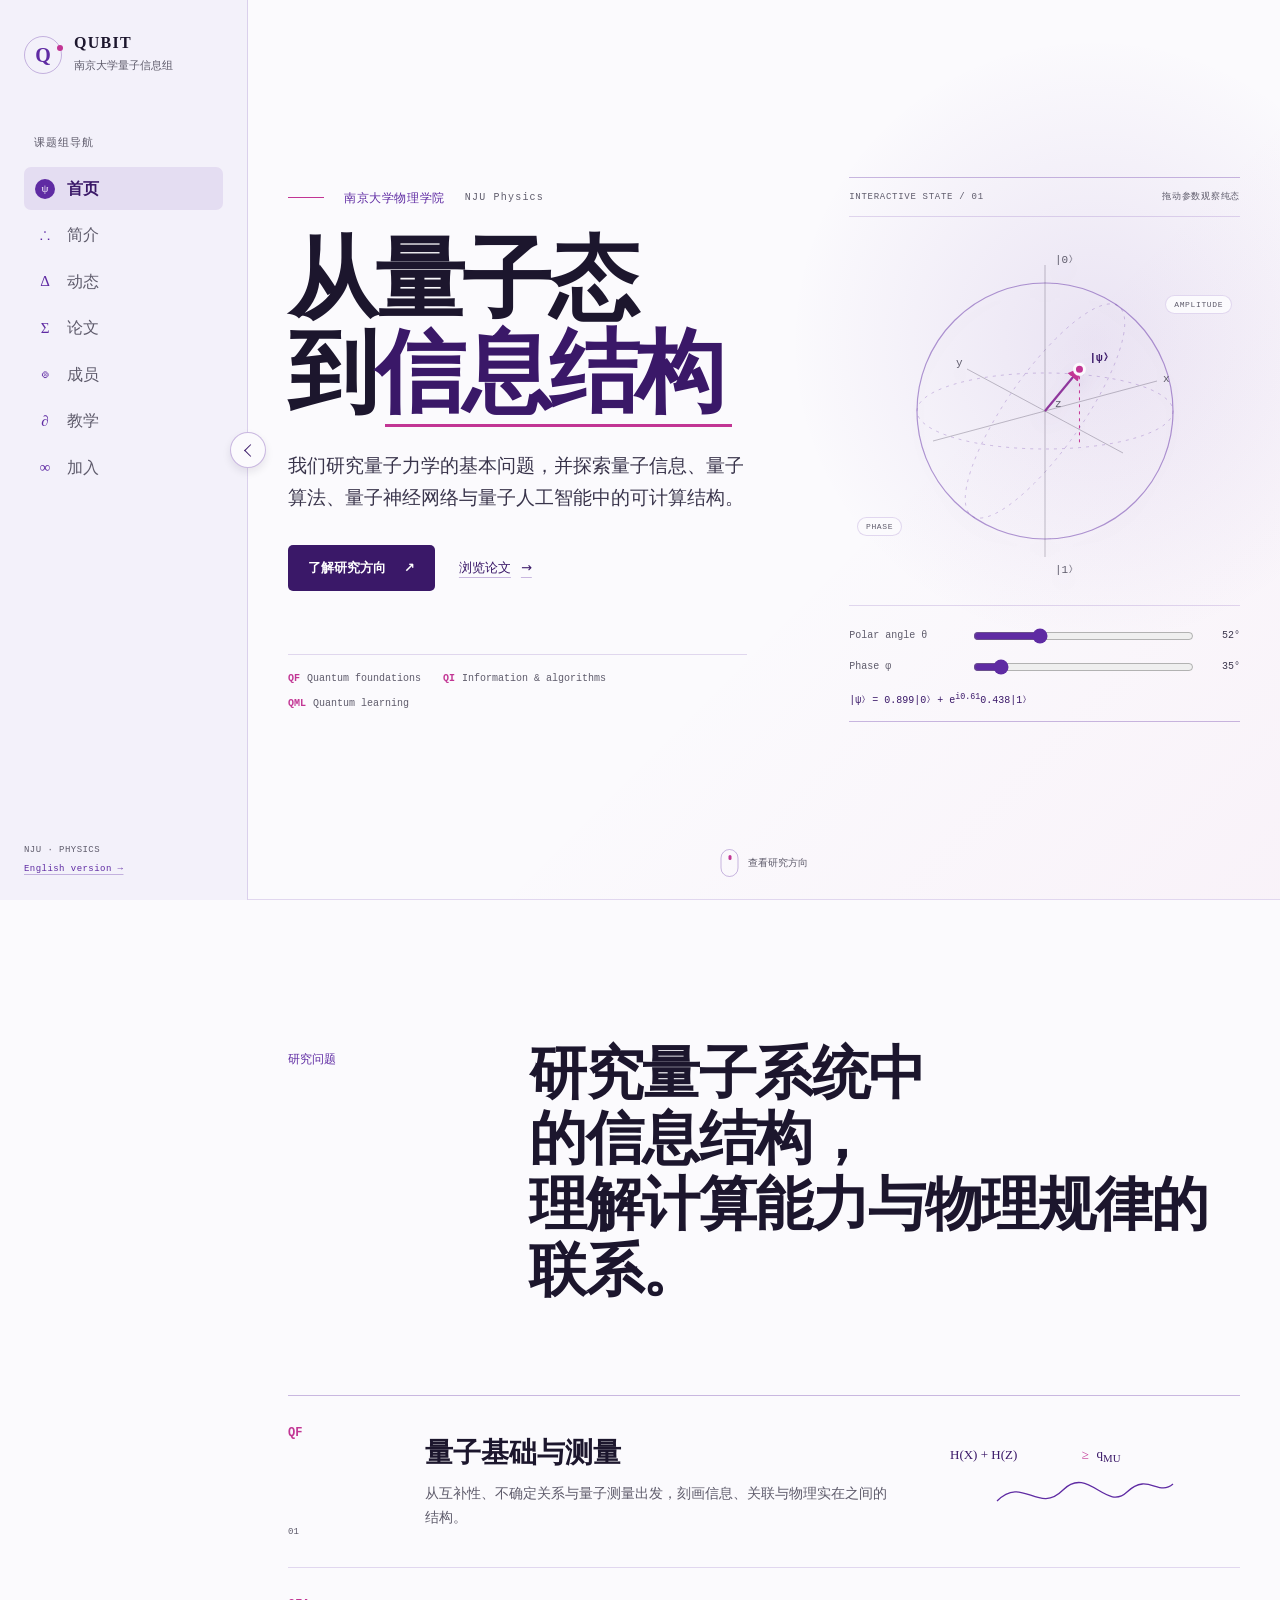
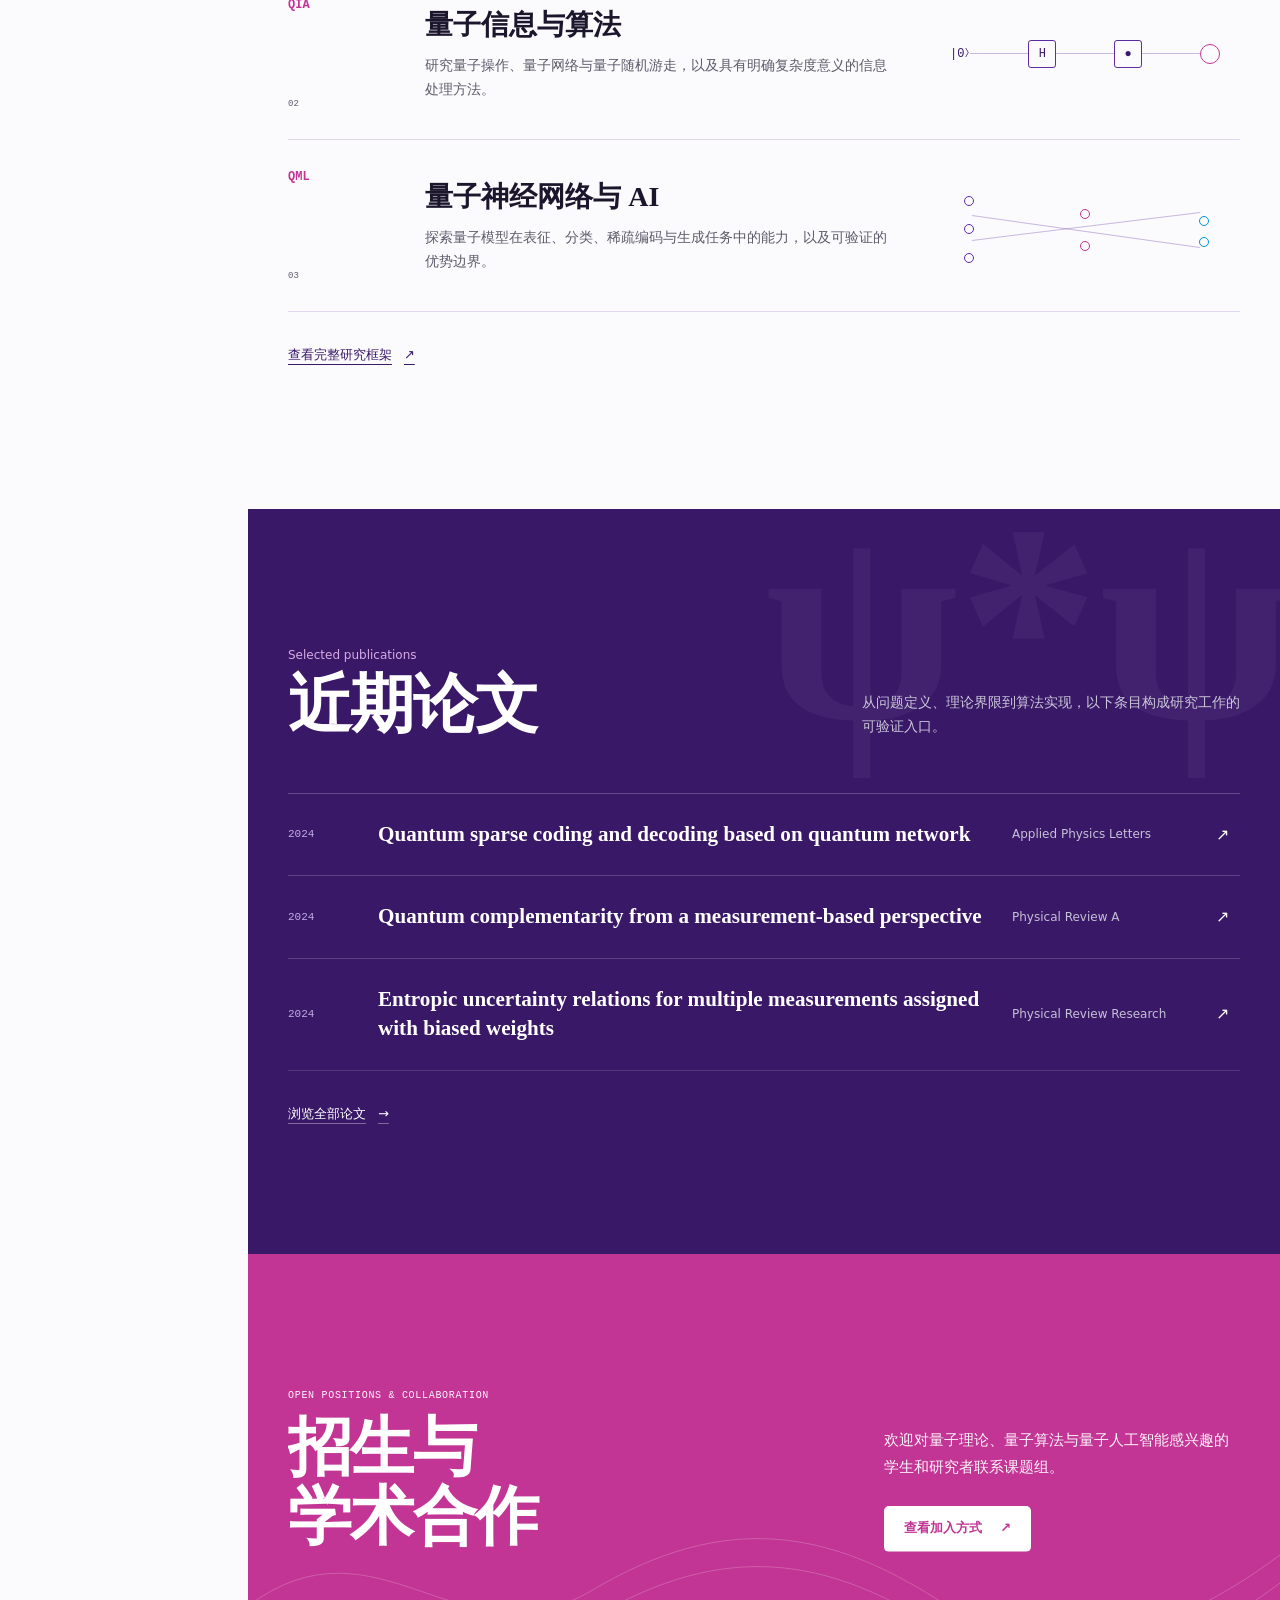
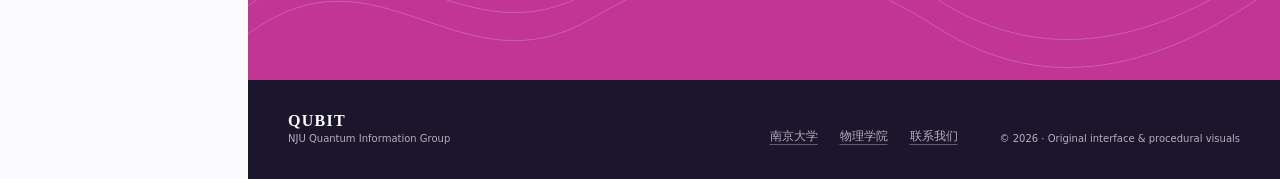
==== commit 00142e95: "Add bilingual content data system" ====
--- a/index.html
+++ b/index.html
@@ -23,13 +23,12 @@
       <nav class="main-nav" aria-label="主导航">
         <a href="index.html" data-glyph="ψ">首页</a><a href="intro.html" data-glyph="∴">简介</a><a href="news.html" data-glyph="Δ">动态</a><a href="paper.html" data-glyph="Σ">论文</a><a href="membership.html" data-glyph="⊗">成员</a><a href="teaching.html" data-glyph="∂">教学</a><a href="joinus.html" data-glyph="∞">加入</a>
       </nav>
-      <div class="nav-foot"><span>NJU · PHYSICS</span><span>32.06° N / 118.78° E</span></div>
+      <div class="nav-foot"><span>NJU · PHYSICS</span><a href="en/index.html" lang="en">English version →</a></div>
     </div>
   </header>
 
   <main id="main">
     <section class="hero">
-      <canvas class="phase-field" id="phase-field" aria-hidden="true"></canvas>
       <div class="container hero-grid">
         <div class="hero-copy" data-reveal="hero">
           <p class="group-line"><span>南京大学物理学院</span><span>NJU Physics</span></p>
@@ -54,11 +53,11 @@
           <div class="bloch-controls" aria-label="Bloch 球参数"><label><span>Polar angle θ</span><input id="theta-control" type="range" min="0" max="180" value="52"><output id="theta-value">52°</output></label><label><span>Phase φ</span><input id="phi-control" type="range" min="0" max="360" value="35"><output id="phi-value">35°</output></label><code id="state-equation">|ψ⟩ = 0.899|0⟩ + e<sup>i0.61</sup>0.438|1⟩</code></div>
         </figure>
       </div>
-      <a class="scroll-cue" href="#research"><span></span>向下探索</a>
+      <a class="scroll-cue" href="#research"><span></span>查看研究方向</a>
     </section>
 
     <section class="research-section" id="research"><div class="container">
-      <header class="section-heading reveal"><p>我们关心的问题</p><h2>不是把“量子”作为标签，<br>而是寻找信息与物理之间的边界。</h2></header>
+      <header class="section-heading reveal"><p>研究问题</p><h2>研究量子系统中的信息结构，<br>理解计算能力与物理规律的联系。</h2></header>
       <div class="research-list">
         <article class="research-row reveal"><div class="research-code"><span>QF</span><small>01</small></div><div><h3>量子基础与测量</h3><p>从互补性、不确定关系与量子测量出发，刻画信息、关联与物理实在之间的结构。</p></div><div class="equation-viz" aria-hidden="true"><span>H(X) + H(Z)</span><i>≥</i><span>q<sub>MU</sub></span><svg viewBox="0 0 180 46"><path d="M2 29C28 3 43 43 68 18s43 22 64 2 31 5 46-8"/></svg></div></article>
         <article class="research-row reveal"><div class="research-code"><span>QIA</span><small>02</small></div><div><h3>量子信息与算法</h3><p>研究量子操作、量子网络与量子随机游走，以及具有明确复杂度意义的信息处理方法。</p></div><div class="circuit-viz" aria-hidden="true"><span>|0⟩</span><i></i><b>H</b><i></i><b>●</b><i></i><em></em></div></article>
@@ -69,17 +68,13 @@
 
     <section class="publication-section"><div class="container">
       <header class="publication-head reveal"><div><p>Selected publications</p><h2>近期论文</h2></div><p>从问题定义、理论界限到算法实现，以下条目构成研究工作的可验证入口。</p></header>
-      <div class="paper-list reveal">
-        <a class="paper-row" href="https://pubs.aip.org/aip/apl/article/125/10/104002/3311520" target="_blank" rel="noopener"><span class="paper-year">2024</span><span class="paper-title">Quantum sparse coding and decoding based on quantum network</span><span class="paper-journal">Applied Physics Letters</span><span class="paper-arrow" aria-hidden="true">↗</span></a>
-        <a class="paper-row" href="https://journals.aps.org/pra/abstract/10.1103/PhysRevA.109.022235" target="_blank" rel="noopener"><span class="paper-year">2024</span><span class="paper-title">Quantum complementarity from a measurement-based perspective</span><span class="paper-journal">Physical Review A</span><span class="paper-arrow" aria-hidden="true">↗</span></a>
-        <a class="paper-row" href="https://journals.aps.org/prresearch/abstract/10.1103/PhysRevResearch.6.013127" target="_blank" rel="noopener"><span class="paper-year">2024</span><span class="paper-title">Entropic uncertainty relations for multiple measurements assigned with biased weights</span><span class="paper-journal">Physical Review Research</span><span class="paper-arrow" aria-hidden="true">↗</span></a>
-      </div><a class="section-link light reveal" href="paper.html">浏览全部论文 <span>→</span></a>
+      <div class="paper-list reveal" data-publication-list="featured"></div><a class="section-link light reveal" href="paper.html">浏览全部论文 <span>→</span></a>
     </div></section>
 
-    <section class="join-band"><div class="join-wave" aria-hidden="true"><svg viewBox="0 0 1440 180" preserveAspectRatio="none"><path d="M0 106C183 8 296 169 481 90s329-60 482 10 314 42 477-45"/><path d="M0 134c183-98 296 63 481-16s329-60 482 10 314 42 477-45"/></svg></div><div class="container join-grid reveal"><div><p>OPEN POSITIONS &amp; COLLABORATION</p><h2>一起讨论尚未<br>被解决的问题。</h2></div><div><p>欢迎对量子理论、量子算法与量子人工智能感兴趣的学生和研究者联系课题组。</p><a class="button primary" href="joinus.html">查看加入方式 <span aria-hidden="true">↗</span></a></div></div></section>
+    <section class="join-band"><div class="join-wave" aria-hidden="true"><svg viewBox="0 0 1440 180" preserveAspectRatio="none"><path d="M0 106C183 8 296 169 481 90s329-60 482 10 314 42 477-45"/><path d="M0 134c183-98 296 63 481-16s329-60 482 10 314 42 477-45"/></svg></div><div class="container join-grid reveal"><div><p>OPEN POSITIONS &amp; COLLABORATION</p><h2>招生与<br>学术合作</h2></div><div><p>欢迎对量子理论、量子算法与量子人工智能感兴趣的学生和研究者联系课题组。</p><a class="button primary" href="joinus.html">查看加入方式 <span aria-hidden="true">↗</span></a></div></div></section>
   </main>
 
   <footer class="site-footer"><div class="container footer-grid"><div><strong>QUBIT</strong><span>NJU Quantum Information Group</span></div><div class="footer-links"><a href="https://www.nju.edu.cn" target="_blank" rel="noopener">南京大学</a><a href="https://physics.nju.edu.cn" target="_blank" rel="noopener">物理学院</a><a href="joinus.html">联系我们</a></div><p>© 2026 · Original interface &amp; procedural visuals</p></div></footer>
-  <script src="assets/js/site.js" defer></script>
+  <script src="assets/data/site-data.js" defer></script><script src="assets/js/site.js" defer></script>
 </body>
 </html>
--- a/assets/css/site.css
+++ b/assets/css/site.css
@@ -84,7 +84,11 @@
 .main-nav a.active { color: var(--violet-dark); background: color-mix(in oklch, var(--violet) 10%, transparent); font-weight: 650; }
 .main-nav a.active::before { color: white; background: var(--violet); width: 20px; height: 20px; display: grid; place-items: center; border-radius: 50%; font-size: 11px; }
 .nav-label { white-space: nowrap; opacity: 1; transform: translateX(0); transition: opacity .25s var(--ease-out), transform .5s var(--ease-out); }
-.nav-foot { margin-top: auto; display: grid; gap: 4px; color: var(--muted); font: 9px/1.5 ui-monospace, SFMono-Regular, Consolas, monospace; letter-spacing: .05em; white-space: nowrap; overflow: hidden; transition: opacity .25s var(--ease-out); }
+.nav-foot { margin-top: auto; display: grid; gap: 5px; color: var(--muted); font: 9px/1.5 ui-monospace, SFMono-Regular, Consolas, monospace; letter-spacing: .05em; white-space: nowrap; overflow: hidden; transition: opacity .25s var(--ease-out); }
+.nav-foot a { color: var(--violet); text-underline-offset: 3px; text-decoration-color: var(--line-strong); transition: color .25s var(--ease-out); }
+.nav-foot a:hover { color: var(--magenta); }
+html[lang="en"] .brand-copy > span { white-space: normal; font-size: 9px; line-height: 1.25; }
+html[lang="en"] .side-index::before { content: "On this page"; }
 
 body.sidebar-collapsed .site-header { width: var(--sidebar-mini); }
 body.sidebar-collapsed .nav-toggle { left: calc(var(--sidebar-mini) - 18px); }
@@ -103,7 +107,6 @@
 /* Home hero */
 .hero { position: relative; min-height: 100svh; display: flex; align-items: center; overflow: hidden; border-bottom: 1px solid var(--line); isolation: isolate; }
 .hero::before { content: ""; position: absolute; inset: 0; z-index: -2; background: radial-gradient(circle at 82% 38%, color-mix(in oklch, var(--violet) 11%, transparent), transparent 30%), linear-gradient(135deg, transparent 58%, color-mix(in oklch, var(--magenta) 4%, transparent)); }
-.phase-field { position: absolute; inset: 0; z-index: -1; width: 100%; height: 100%; opacity: .7; pointer-events: none; }
 .hero-grid { padding-block: clamp(72px, 9vw, 120px); display: grid; grid-template-columns: minmax(0, 1.08fr) minmax(390px, .92fr); gap: clamp(48px, 8vw, 112px); align-items: center; }
 .hero-copy { max-width: 680px; }
 .group-line { display: flex; gap: 20px; align-items: center; margin: 0 0 25px; color: var(--violet); font-size: 12px; letter-spacing: .05em; }
@@ -254,5 +257,4 @@
   html { scroll-behavior: auto; }
   *, *::before, *::after { animation-duration: .001ms !important; animation-iteration-count: 1 !important; transition-duration: .001ms !important; }
   .js .reveal:not(.is-visible) { opacity: 1; transform: none; clip-path: none; filter: none; }
-  .phase-field { display: none; }
-}
+}
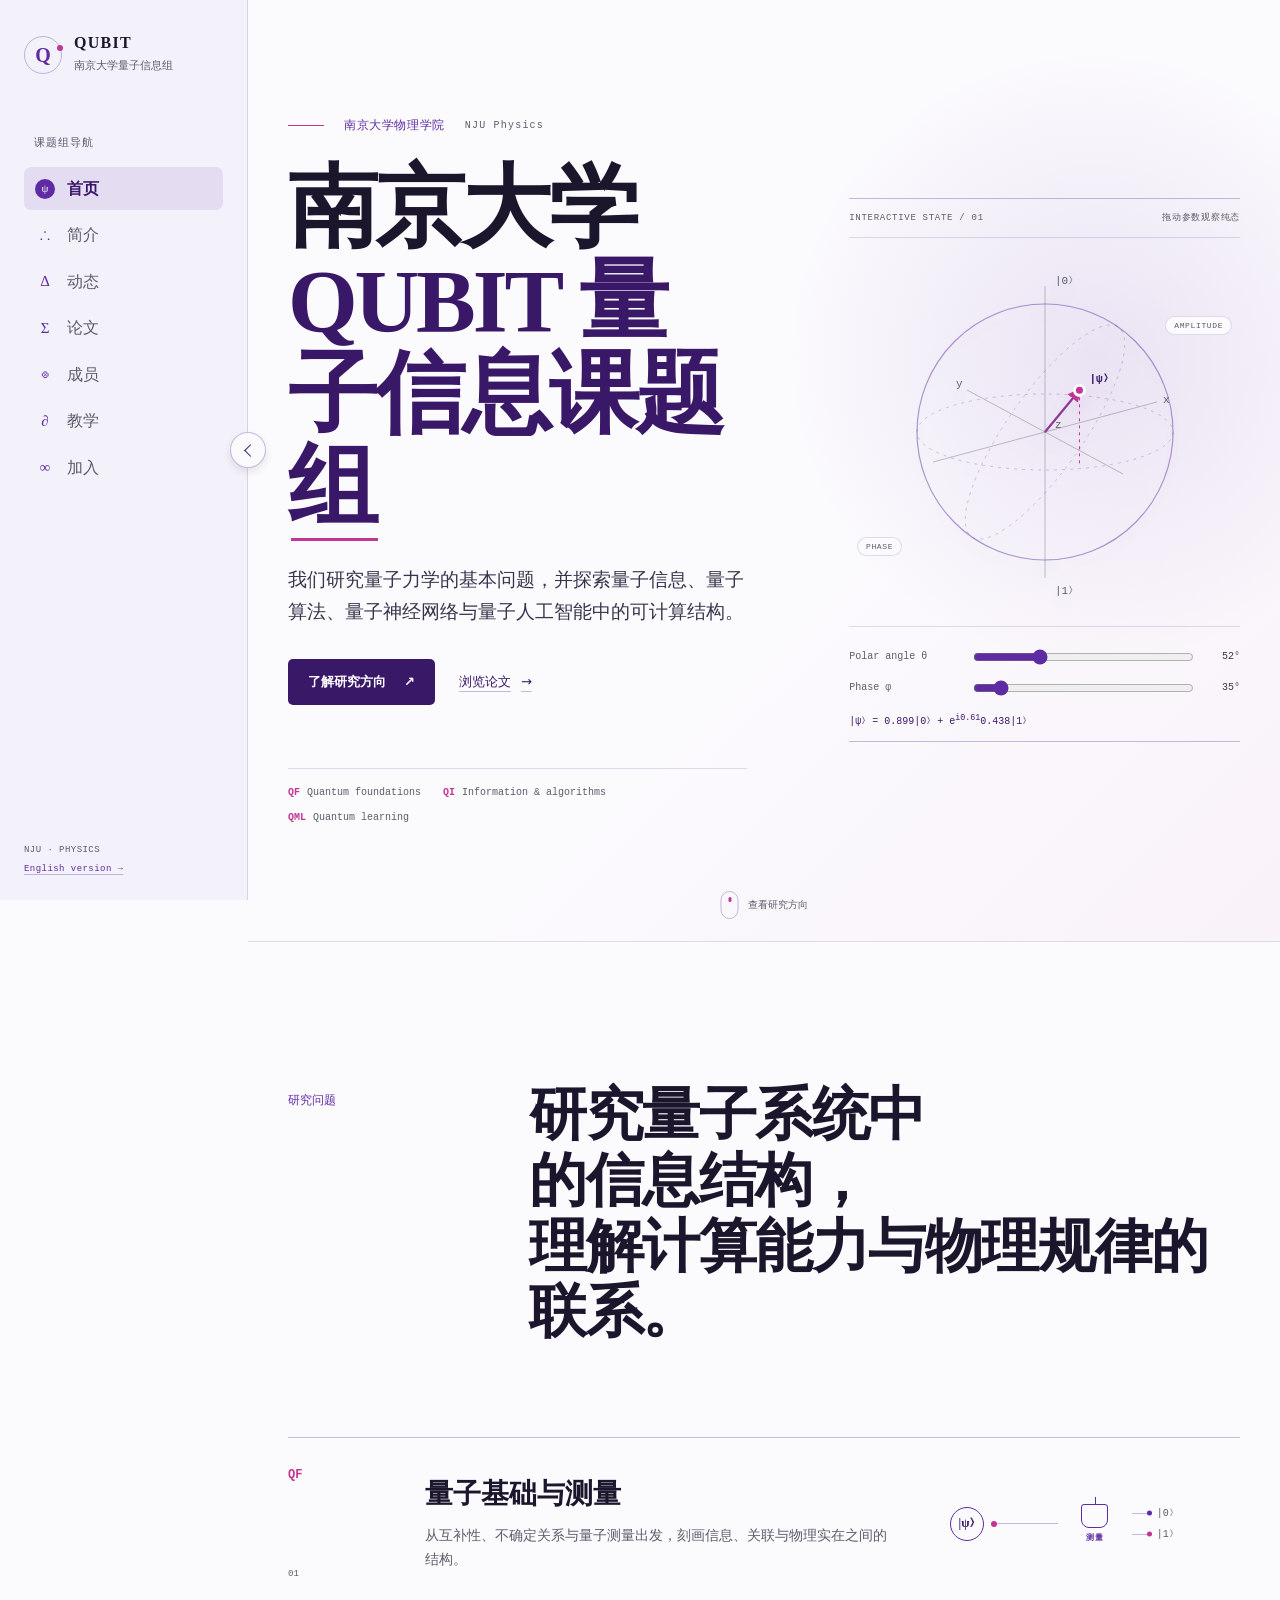
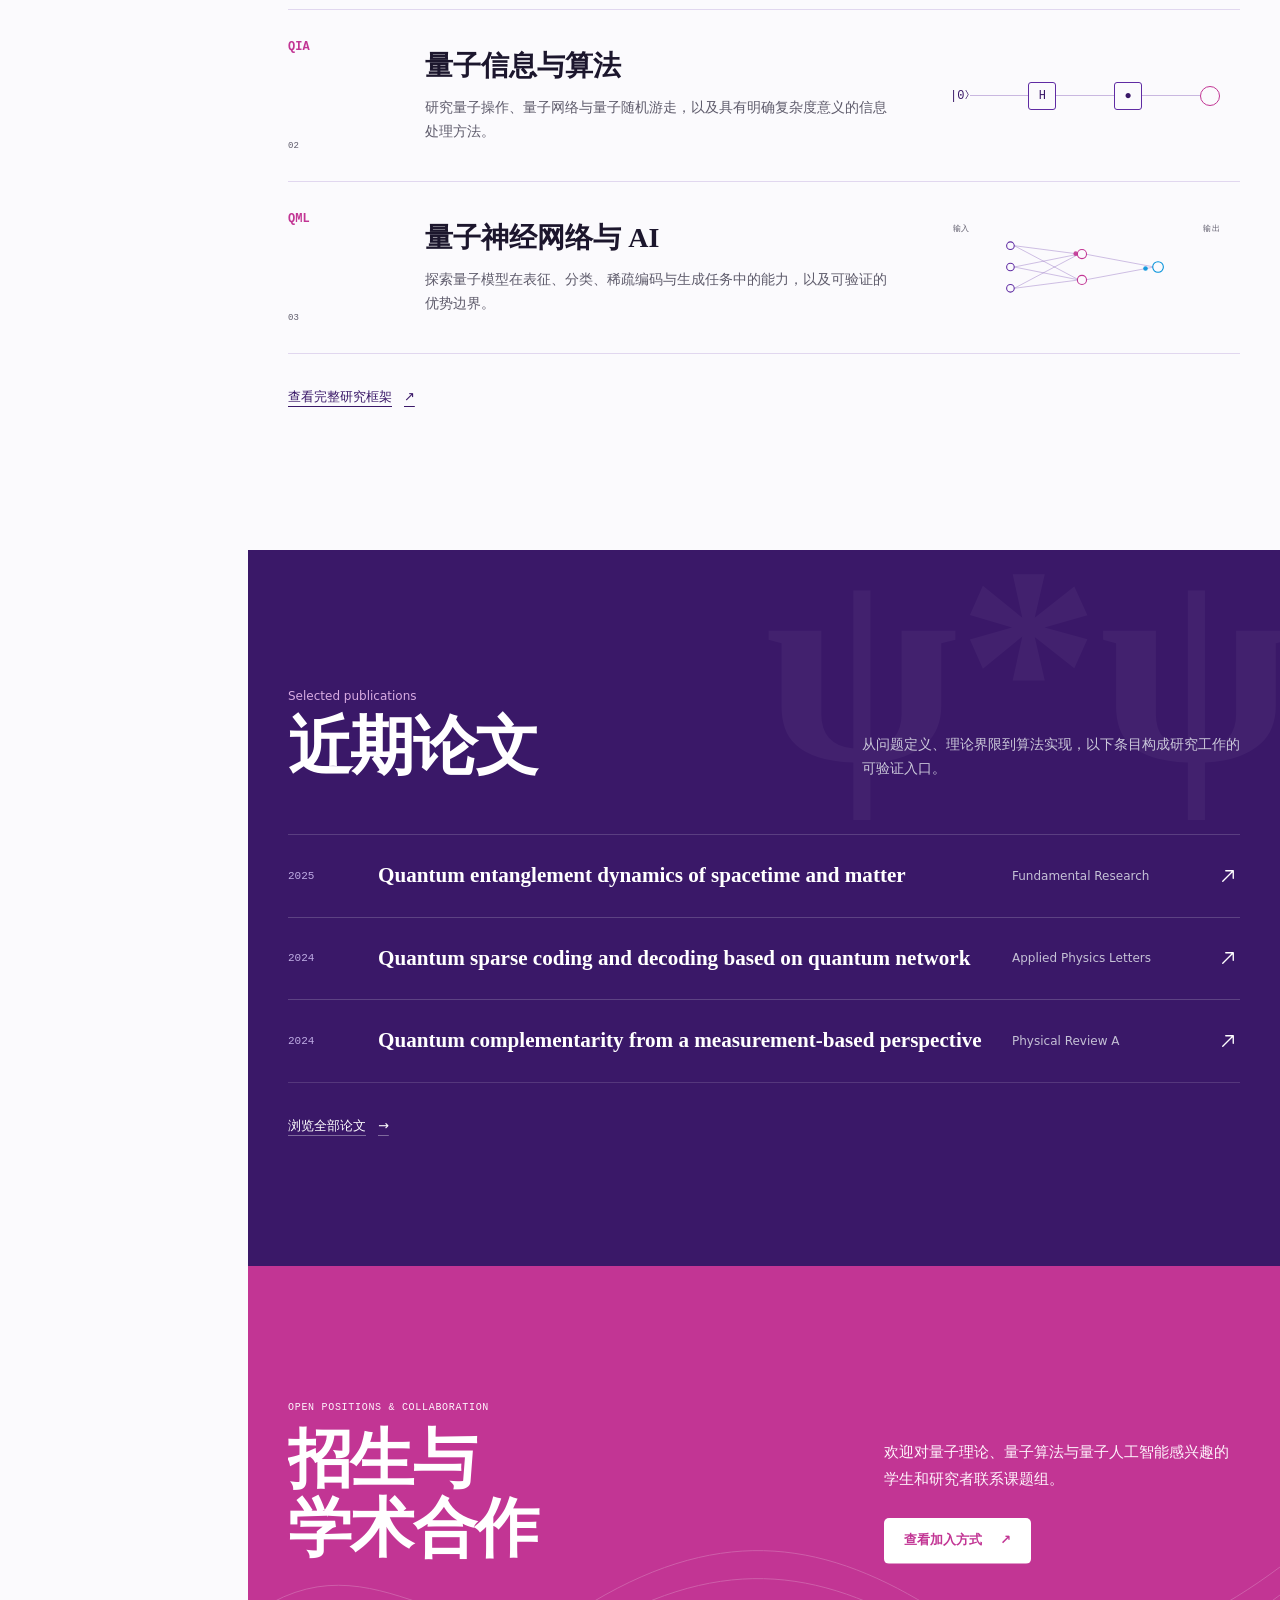
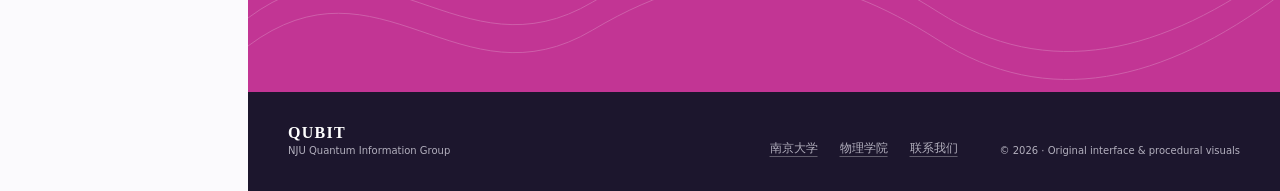
==== commit 9c9c5667: "detail adjustment" ====
--- a/index.html
+++ b/index.html
@@ -32,7 +32,7 @@
       <div class="container hero-grid">
         <div class="hero-copy" data-reveal="hero">
           <p class="group-line"><span>南京大学物理学院</span><span>NJU Physics</span></p>
-          <h1>从量子态<br>到<span>信息结构</span></h1>
+          <h1>南京大学<br><span>QUBIT 量子信息课题组</span></h1>
           <p class="hero-lead">我们研究量子力学的基本问题，并探索量子信息、量子算法、量子神经网络与量子人工智能中的可计算结构。</p>
           <div class="hero-actions"><a class="button primary" href="intro.html">了解研究方向 <span aria-hidden="true">↗</span></a><a class="text-link" href="paper.html">浏览论文 <span aria-hidden="true">→</span></a></div>
           <div class="hero-index" aria-label="研究领域概览"><span><b>QF</b> Quantum foundations</span><span><b>QI</b> Information &amp; algorithms</span><span><b>QML</b> Quantum learning</span></div>
@@ -59,9 +59,9 @@
     <section class="research-section" id="research"><div class="container">
       <header class="section-heading reveal"><p>研究问题</p><h2>研究量子系统中的信息结构，<br>理解计算能力与物理规律的联系。</h2></header>
       <div class="research-list">
-        <article class="research-row reveal"><div class="research-code"><span>QF</span><small>01</small></div><div><h3>量子基础与测量</h3><p>从互补性、不确定关系与量子测量出发，刻画信息、关联与物理实在之间的结构。</p></div><div class="equation-viz" aria-hidden="true"><span>H(X) + H(Z)</span><i>≥</i><span>q<sub>MU</sub></span><svg viewBox="0 0 180 46"><path d="M2 29C28 3 43 43 68 18s43 22 64 2 31 5 46-8"/></svg></div></article>
+        <article class="research-row reveal"><div class="research-code"><span>QF</span><small>01</small></div><div><h3>量子基础与测量</h3><p>从互补性、不确定关系与量子测量出发，刻画信息、关联与物理实在之间的结构。</p></div><div class="measurement-viz" aria-hidden="true"><div class="measurement-state">|ψ⟩</div><div class="measurement-flow"><span></span></div><div class="measurement-device"><i></i><b>测量</b></div><div class="measurement-branches"><span><i></i>|0⟩</span><span><i></i>|1⟩</span></div></div></article>
         <article class="research-row reveal"><div class="research-code"><span>QIA</span><small>02</small></div><div><h3>量子信息与算法</h3><p>研究量子操作、量子网络与量子随机游走，以及具有明确复杂度意义的信息处理方法。</p></div><div class="circuit-viz" aria-hidden="true"><span>|0⟩</span><i></i><b>H</b><i></i><b>●</b><i></i><em></em></div></article>
-        <article class="research-row reveal"><div class="research-code"><span>QML</span><small>03</small></div><div><h3>量子神经网络与 AI</h3><p>探索量子模型在表征、分类、稀疏编码与生成任务中的能力，以及可验证的优势边界。</p></div><div class="network-viz" aria-hidden="true"><span></span><span></span><span></span><i></i><i></i><b></b><b></b></div></article>
+        <article class="research-row reveal"><div class="research-code"><span>QML</span><small>03</small></div><div><h3>量子神经网络与 AI</h3><p>探索量子模型在表征、分类、稀疏编码与生成任务中的能力，以及可验证的优势边界。</p></div><div class="network-viz" aria-hidden="true"><svg viewBox="0 0 240 92"><g class="network-links"><path d="M27 18 112 29M27 18 112 63M27 46 112 29M27 46 112 63M27 74 112 29M27 74 112 63M120 29 211 46M120 63 211 46"/></g><g class="network-nodes"><circle cx="22" cy="18" r="5"/><circle cx="22" cy="46" r="5"/><circle cx="22" cy="74" r="5"/><circle cx="116" cy="29" r="6"/><circle cx="116" cy="63" r="6"/><circle cx="216" cy="46" r="7"/></g><g class="network-pulses"><circle r="3"><animateMotion dur="3.2s" repeatCount="indefinite" path="M27 18 112 29 211 46"/></circle><circle r="3"><animateMotion dur="3.2s" begin="-1.6s" repeatCount="indefinite" path="M27 74 112 63 211 46"/></circle></g></svg><span class="network-label input">输入</span><span class="network-label output">输出</span></div></article>
       </div>
       <a class="section-link reveal" href="intro.html">查看完整研究框架 <span>↗</span></a>
     </div></section>
--- a/assets/css/site.css
+++ b/assets/css/site.css
@@ -178,17 +178,18 @@
 .research-code small { color: var(--muted); font-size: 9px; font-weight: 400; }
 .research-row h3 { margin: 0 0 10px; font: 700 clamp(1.3rem, 2.2vw, 1.75rem)/1.3 "Songti SC", "STSong", serif; }
 .research-row p { max-width: 62ch; margin: 0; color: var(--muted); font-size: 14px; }
-.equation-viz { display: grid; grid-template-columns: 1fr auto 1fr; gap: 8px; align-items: center; color: var(--violet-dark); font: 13px Georgia, serif; }
-.equation-viz i { color: var(--magenta); font-style: normal; }.equation-viz svg { grid-column: 1/-1; width: 100%; height: 46px; }
-.equation-viz path { fill: none; stroke: var(--violet); stroke-width: 1.3; stroke-dasharray: 260; animation: wave-line 6s linear infinite; }
-@keyframes wave-line { to { stroke-dashoffset: -520; } }
+.measurement-viz { display: grid; grid-template-columns: 36px minmax(38px, .65fr) 58px minmax(58px, .9fr); gap: 8px; align-items: center; color: var(--violet-dark); font: 10px ui-monospace, monospace; }
+.measurement-state { display: grid; place-items: center; width: 34px; height: 34px; border: 1px solid var(--violet); border-radius: 50%; font: 600 12px Georgia, serif; }
+.measurement-flow { position: relative; height: 1px; background: var(--line-strong); overflow: visible; }.measurement-flow span { position: absolute; top: 50%; left: 0; width: 6px; height: 6px; border-radius: 50%; background: var(--magenta); transform: translate(-50%, -50%); animation: measurement-flow 2.5s ease-in-out infinite; }
+.measurement-device { display: grid; justify-items: center; gap: 4px; color: var(--violet); }.measurement-device i { width: 27px; height: 24px; border: 1px solid var(--violet); border-radius: 3px 3px 8px 8px; position: relative; }.measurement-device i::before { content: ""; position: absolute; left: 50%; top: -8px; width: 1px; height: 8px; background: var(--violet); }.measurement-device b { font-size: 8px; letter-spacing: .04em; font-weight: 600; }
+.measurement-branches { display: grid; gap: 9px; }.measurement-branches span { display: flex; align-items: center; gap: 7px; color: var(--muted); white-space: nowrap; }.measurement-branches i { width: 18px; height: 1px; background: var(--line-strong); position: relative; }.measurement-branches i::after { content: ""; position: absolute; right: -2px; top: 50%; width: 5px; height: 5px; border-radius: 50%; background: var(--violet); transform: translateY(-50%); animation: outcome-pulse 2.5s ease-in-out infinite; }.measurement-branches span:nth-child(2) i::after { animation-delay: .7s; background: var(--magenta); }
+@keyframes measurement-flow { 0%, 12% { left: 0; opacity: 0; } 24%, 68% { opacity: 1; } 88%, 100% { left: 100%; opacity: 0; } }
+@keyframes outcome-pulse { 0%, 68%, 100% { box-shadow: 0 0 0 0 transparent; } 78% { box-shadow: 0 0 0 5px color-mix(in oklch, currentColor 20%, transparent); } }
 .circuit-viz { display: flex; align-items: center; color: var(--violet-dark); font: 12px ui-monospace, monospace; }
 .circuit-viz i { flex: 1; height: 1px; background: var(--line-strong); }.circuit-viz b { width: 28px; height: 28px; display: grid; place-items: center; border: 1px solid var(--violet); border-radius: 3px; font-weight: 500; transition: color .3s, background .3s; }
 .research-row:hover .circuit-viz b { background: var(--violet); color: white; }.circuit-viz em { width: 20px; height: 20px; border: 1px solid var(--magenta); border-radius: 50%; }
-.network-viz { position: relative; height: 84px; }
-.network-viz span, .network-viz i, .network-viz b { position: absolute; width: 10px; height: 10px; border: 1px solid var(--violet); border-radius: 50%; background: var(--paper); }
-.network-viz span:nth-child(1){left:5%;top:14%}.network-viz span:nth-child(2){left:5%;top:48%}.network-viz span:nth-child(3){left:5%;top:82%}.network-viz i:nth-of-type(1){left:48%;top:30%;border-color:var(--magenta)}.network-viz i:nth-of-type(2){left:48%;top:68%;border-color:var(--magenta)}.network-viz b:nth-of-type(1){right:4%;top:38%;border-color:var(--blue)}.network-viz b:nth-of-type(2){right:4%;top:63%;border-color:var(--blue)}
-.network-viz::before, .network-viz::after { content: ""; position: absolute; left: 8%; right: 7%; height: 1px; background: var(--line-strong); transform-origin: left; transition: transform .7s var(--ease-out); }.network-viz::before { top: 37%; transform: rotate(8deg); }.network-viz::after { top: 67%; transform: rotate(-7deg); }.research-row:hover .network-viz::before { transform: rotate(-6deg); }.research-row:hover .network-viz::after { transform: rotate(7deg); }
+.network-viz { position: relative; height: 84px; padding-top: 6px; }.network-viz svg { display: block; width: 100%; height: 70px; overflow: visible; }.network-links path { fill: none; stroke: var(--line-strong); stroke-width: 1.2; stroke-linecap: round; transition: stroke .35s, stroke-width .35s; }.network-nodes circle { fill: var(--paper); stroke: var(--violet); stroke-width: 1.4; transition: fill .35s, stroke .35s, r .35s; }.network-nodes circle:nth-child(4), .network-nodes circle:nth-child(5) { stroke: var(--magenta); }.network-nodes circle:last-child { stroke: var(--blue); }.network-pulses circle { fill: var(--magenta); opacity: .9; }.network-pulses circle:last-child { fill: var(--blue); }.network-label { position: absolute; top: -3px; color: var(--muted); font: 8px ui-monospace, monospace; letter-spacing: .05em; }.network-label.input { left: 3px; }.network-label.output { right: 0; }.research-row:hover .network-links path { stroke: color-mix(in oklch, var(--violet) 62%, var(--line-strong)); stroke-width: 1.6; }.research-row:hover .network-nodes circle { fill: color-mix(in oklch, var(--violet) 14%, var(--paper)); }.research-row:hover .network-pulses circle { animation: network-pulse-glow .8s ease-in-out infinite alternate; }
+@keyframes network-pulse-glow { to { filter: drop-shadow(0 0 4px var(--magenta)); } }
 .section-link { display: inline-flex; align-items: center; gap: 12px; margin-top: 32px; color: var(--violet-dark); font-size: 13px; text-underline-offset: 5px; transition: color .3s var(--ease-out); }.section-link:hover { color: var(--magenta); }
 
 /* Publications */
@@ -201,7 +202,7 @@
 .paper-list { position: relative; border-top: 1px solid oklch(100% 0 0 / .22); }
 .paper-row { display: grid; grid-template-columns: 66px minmax(0, 1fr) 180px 24px; gap: 24px; align-items: center; padding: 26px 0; border-bottom: 1px solid oklch(100% 0 0 / .18); text-decoration: none; transition: color .35s var(--ease-out), padding .5s var(--ease-out), background .35s var(--ease-out); }
 .paper-row:hover { padding-left: 14px; padding-right: 10px; color: oklch(86% .15 344); background: oklch(100% 0 0 / .035); }
-.paper-year { color: oklch(78% .08 300); font: 11px ui-monospace, monospace; }.paper-title { font: 700 clamp(1.03rem, 1.65vw, 1.34rem)/1.4 Georgia, "Times New Roman", serif; }.paper-journal { color: oklch(82% .03 295); font-size: 12px; }.paper-arrow { transition: transform .35s var(--ease-out); }.paper-row:hover .paper-arrow { transform: translate(3px,-3px); }
+.paper-year { color: oklch(78% .08 300); font: 11px ui-monospace, monospace; }.paper-title { font: 700 clamp(1.03rem, 1.65vw, 1.34rem)/1.4 Georgia, "Times New Roman", serif; }.paper-journal { color: oklch(82% .03 295); font-size: 12px; }.paper-arrow { display: grid; place-items: center; transition: transform .35s var(--ease-out); }.paper-arrow svg { width: 18px; height: 18px; }.paper-row:hover .paper-arrow { transform: translate(3px,-3px); }
 .section-link.light { color: white; text-decoration-color: oklch(100% 0 0 / .35); }
 
 /* Join/footer */
@@ -220,7 +221,7 @@
 .prose { max-width: 72ch; }.prose > div { scroll-margin-top: 50px; }.prose h2 { margin: 0 0 20px; font: 700 clamp(2rem, 4vw, 3.2rem)/1.14 "Songti SC", "STSong", serif; }.prose h3 { margin: 48px 0 14px; font: 700 1.4rem/1.35 "Songti SC", "STSong", serif; }.prose p { color: var(--ink-soft); }.statement { margin: 40px 0; padding: 28px 0; border-block: 1px solid var(--line); color: var(--violet-dark)!important; font: 700 clamp(1.35rem, 2.6vw, 2rem)/1.5 "Songti SC", "STSong", serif; }
 .topic-list, .timeline, .resource-list { border-top: 1px solid var(--line-strong); }.topic { display: grid; grid-template-columns: 56px 1fr; gap: 24px; padding: 24px 0; border-bottom: 1px solid var(--line); transition: padding .4s var(--ease-out), background .3s; }.topic:hover { padding-left: 10px; background: var(--surface); }.topic b { color: var(--magenta); font: 600 11px ui-monospace, monospace; }.topic h3 { margin: 0 0 7px; font-size: 1.25rem; }.topic p { margin: 0; font-size: 14px; }
 .timeline-item { display: grid; grid-template-columns: 118px 1fr 18px; gap: 34px; padding: 29px 6px 29px 0; border-bottom: 1px solid var(--line); transition: padding .45s var(--ease-out), background .3s; }.timeline-item::after { content: "↗"; color: var(--line-strong); transition: color .3s, transform .35s var(--ease-out); }.timeline-item:hover { padding-left: 12px; background: var(--surface); }.timeline-item:hover::after { color: var(--magenta); transform: translate(2px,-2px); }.timeline-date { color: var(--magenta); font: 11px ui-monospace, monospace; }.timeline-item h2 { margin: 0 0 9px; font: 700 1.35rem/1.4 "Songti SC", "STSong", serif; }.timeline-item p { max-width: 68ch; margin: 0; color: var(--muted); font-size: 14px; }
-.publications { padding-top: 68px; }.year-block { scroll-margin-top: 50px; margin-bottom: 72px; }.year-heading { display: flex; gap: 16px; align-items: baseline; margin: 0 0 24px; color: var(--violet); font: 700 clamp(2.7rem, 5vw, 4.6rem)/1 Georgia, serif; }.year-heading small { color: var(--muted); font: 10px ui-monospace, monospace; }.publication { position: relative; padding: 24px 58px 24px 0; border-top: 1px solid var(--line); transition: padding .4s var(--ease-out), background .3s; }.publication:last-child { border-bottom: 1px solid var(--line); }.publication:hover { padding-left: 10px; background: var(--surface); }.publication h3 { margin: 0 0 8px; font: 700 clamp(1.05rem, 1.8vw, 1.35rem)/1.4 Georgia, serif; }.publication .authors { margin: 0 0 6px; color: var(--ink-soft); font-size: 13px; }.publication .venue { color: var(--violet); font-size: 12px; }.publication .date { margin-left: 12px; color: var(--muted); font: 10px ui-monospace, monospace; }.publication > a { position: absolute; right: 5px; top: 26px; width: 34px; height: 34px; display: grid; place-items: center; border: 1px solid var(--line-strong); border-radius: 50%; color: var(--violet); text-decoration: none; transition: color .3s, background .3s, transform .45s var(--ease-out); }.publication > a:hover { color: white; background: var(--violet); transform: rotate(45deg) scale(1.06); }
+.publications { padding-top: 68px; }.year-block { scroll-margin-top: 50px; margin-bottom: 72px; }.year-heading { display: flex; gap: 16px; align-items: baseline; margin: 0 0 24px; color: var(--violet); font: 700 clamp(2.7rem, 5vw, 4.6rem)/1 Georgia, serif; }.year-heading small { color: var(--muted); font: 10px ui-monospace, monospace; }.publication { position: relative; padding: 24px 58px 24px 0; border-top: 1px solid var(--line); transition: padding .4s var(--ease-out), background .3s; }.publication:last-child { border-bottom: 1px solid var(--line); }.publication:hover { padding-left: 10px; background: var(--surface); }.publication h3 { margin: 0 0 8px; font: 700 clamp(1.05rem, 1.8vw, 1.35rem)/1.4 Georgia, serif; }.publication .authors { margin: 0 0 6px; color: var(--ink-soft); font-size: 13px; }.publication .venue { color: var(--violet); font-size: 12px; }.publication .date { margin-left: 12px; color: var(--muted); font: 10px ui-monospace, monospace; }.publication-link { position: absolute; right: 5px; top: 26px; width: 34px; height: 34px; display: grid; place-items: center; border: 1px solid var(--line-strong); border-radius: 50%; color: var(--violet); text-decoration: none; transition: color .3s, background .3s, transform .45s var(--ease-out); }.publication-link svg { width: 17px; height: 17px; }.publication-link:hover { color: white; background: var(--violet); transform: rotate(45deg) scale(1.06); }
 .section-head { display: grid; grid-template-columns: .4fr 1.6fr; gap: 40px; margin-bottom: 42px; }.section-kicker { margin: 8px 0 0; color: var(--violet); font: 11px ui-monospace, monospace; }.section-title { max-width: 22ch; margin: 0; font: 700 clamp(2rem, 4vw, 3.4rem)/1.13 "Songti SC", "STSong", serif; letter-spacing: -.02em; }.section-intro { max-width: 68ch; margin: 15px 0 0; color: var(--muted); }
 .people-grid { display: grid; grid-template-columns: repeat(2,1fr); border-top: 1px solid var(--line-strong); }.person { min-height: 200px; padding: 30px; border-bottom: 1px solid var(--line); transition: background .35s, transform .45s var(--ease-out); }.person:nth-child(odd) { border-right: 1px solid var(--line); }.person:hover { background: var(--surface); transform: translateY(-3px); }.person-role { color: var(--magenta); font: 10px ui-monospace, monospace; }.person h2 { margin: 28px 0 8px; font: 700 1.6rem "Songti SC", "STSong", serif; }.person p { margin: 0; color: var(--muted); font-size: 14px; }.placeholder-note { grid-column: 1/-1; margin: 0; padding: 26px 0; color: var(--muted); font-size: 13px; border-bottom: 1px solid var(--line); }
 .resource-row { display: grid; grid-template-columns: 64px 1fr auto; gap: 24px; align-items: center; padding: 23px 0; border-bottom: 1px solid var(--line); transition: padding .4s var(--ease-out), background .3s; }.resource-row:hover { padding-left: 10px; background: var(--surface); }.resource-type { color: var(--magenta); font: 10px ui-monospace, monospace; }.resource-row h3 { margin: 0 0 5px; font: 700 1.2rem "Songti SC", "STSong", serif; }.resource-row p { margin: 0; color: var(--muted); font-size: 13px; }.status { padding: 3px 9px; border: 1px solid var(--line); border-radius: 999px; color: var(--muted); font-size: 10px; }
